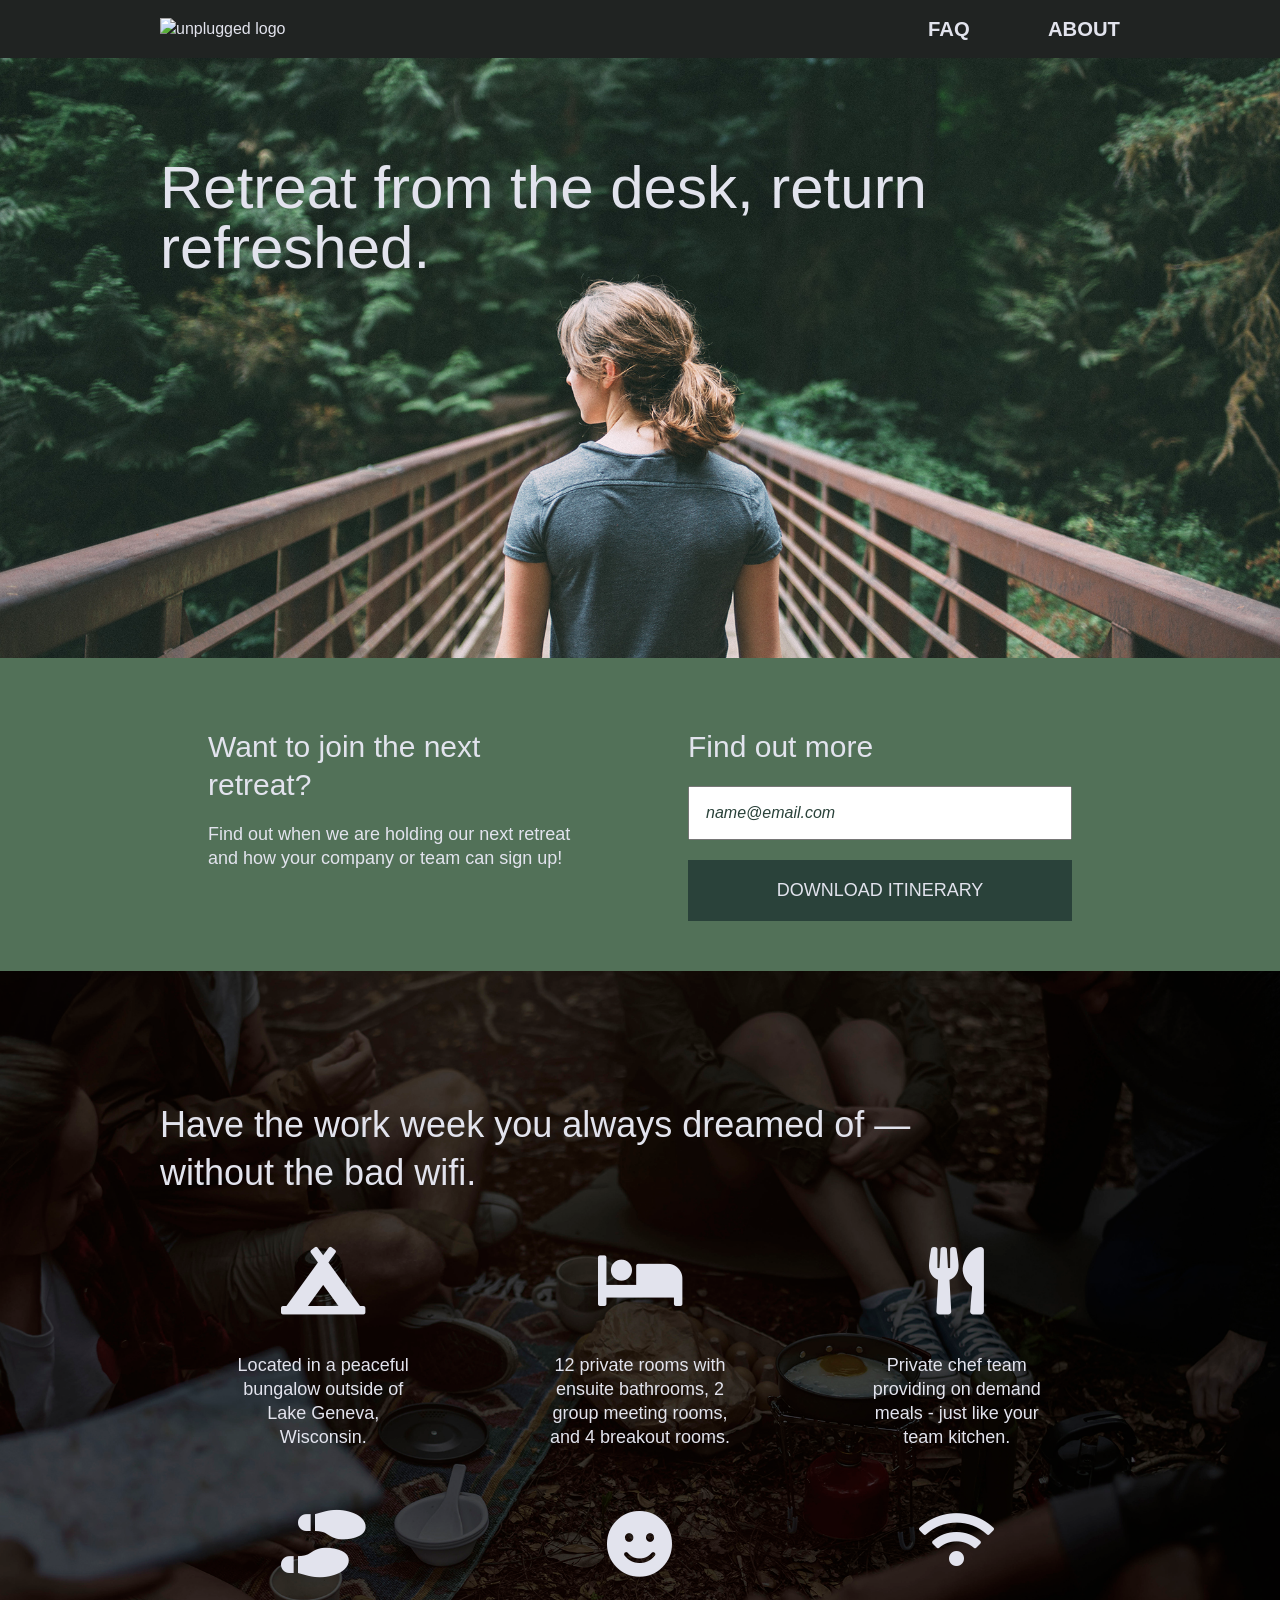
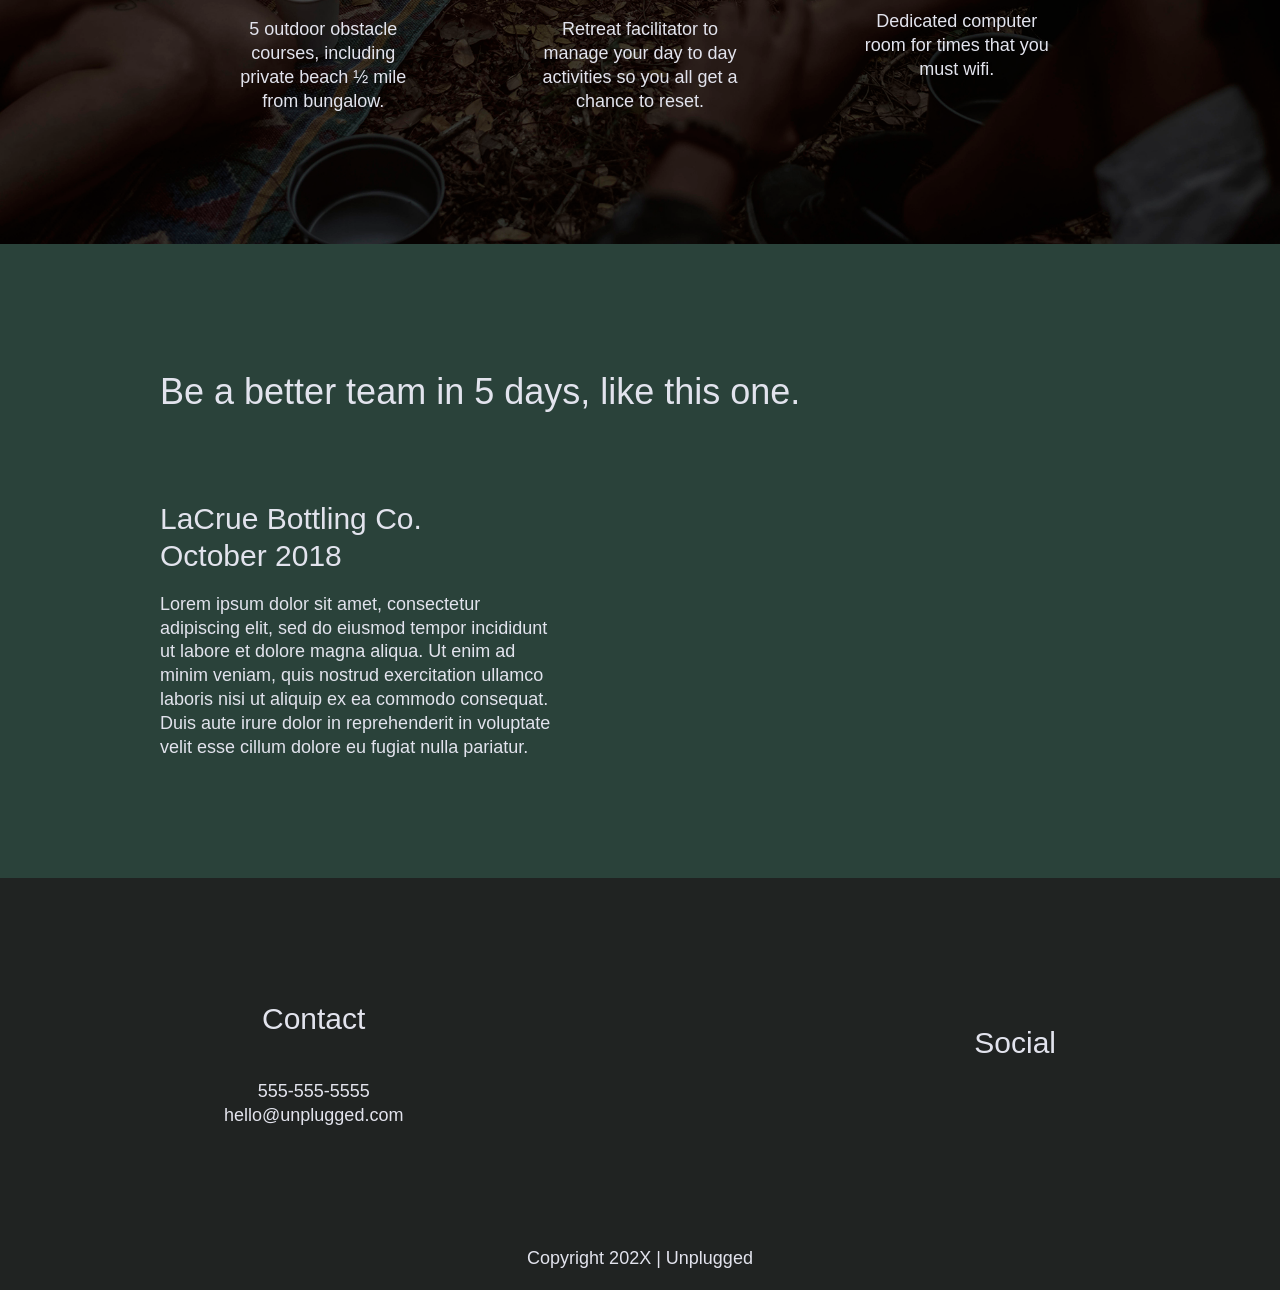
==== index.html @ cbe0d3d9 "Fix GitHub Pages folder structure" ====
<!doctype html>
<html class="no-js" lang="en">

<head>
  <meta charset="utf-8">
  <meta http-equiv="x-ua-compatible" content="ie=edge">
  <title>Unplugged Retreat</title>
  <meta name="description" content="">
  <meta name="viewport" content="width=device-width, initial-scale=1, shrink-to-fit=no">

  <link rel="manifest" href="site.webmanifest">
  <link rel="apple-touch-icon" href="icon.png">
  <!-- Place favicon.ico in the root directory -->

  <link rel="stylesheet" href="css/normalize.css">
  <link rel="stylesheet" href="css/main.css">

  <!-- Font Awesome -->
<link rel="stylesheet" href="https://use.fontawesome.com/releases/v5.5.0/css/all.css">
</head>

<body>
  <!--[if lte IE 9]>
    <p class="browserupgrade">You are using an <strong>outdated</strong> browser. Please <a href="https://browsehappy.com/">upgrade your browser</a> to improve your experience and security.</p>
  <![endif]-->

  <!-- Add your site or application content here -->
  <header>
    <div class="content-wrapper">
      <a href="#">
        <img src="" alt="unplugged logo">
      </a>
      <div class="header-divider"></div>
      <nav>
        <ul>
          <li><a href="faq/index.html">FAQ</a></li>
          <li><a href="about/index.html">About</a></li>
        </ul>
      </nav>
    </div>
  </header>

  <main>

    <section class="hero-area">
      <div class="content-wrapper">
        <h1>Retreat from the desk, return refreshed.</h1>
      </div>
    </section>

    <aside>
      <div class="content-wrapper">
        <div class="form-description">
          <h3>Want to join the next retreat?</h3>
          <p>
            Find out when we are holding our next retreat and how your company or team can sign up!
          </p>
        </div>
        <div class="form">
          <h3>Find out more</h3>
          <input type="text" name="name" value="name@email.com">
          <input type="button" value="Download Itinerary">
        </div>
      </div>
      <!-- aside content wrapper ends -->
    </aside>

    <section class="features">
      <div class="content-wrapper">
        <h2>Have the work week you always dreamed of — without the bad wifi.</h2>
        <div class="features-items">

          <article>
            <!-- Font Awesome -->
               <!-- Article 1 -->
              <p class="fontawesome-icon">
              <i class="fas fa-campground"></i>
              </p>
              <p class="features-item-description">
                Located in a peaceful bungalow outside of Lake Geneva, Wisconsin.
              </p>
          </article>

          <article>
            <!-- Article 2 -->
              <p class="fontawesome-icon">
              <i class="fas fa-bed"></i>
              </p>
              <p class="features-item-description">
                12 private rooms with ensuite bathrooms, 2 group meeting rooms, and 4 breakout rooms.
              </p>
          </article>

          <article>
            <!-- Article 3 -->
              <p class="fontawesome-icon">
              <i class="fas fa-utensils"></i>
              </p>
              <p class="features-item-description">
                Private chef team providing on demand meals - just like your team kitchen.
              </p>
          </article>

          <article>
            <!-- Article 4 -->
              <p class="fontawesome-icon">
              <i class="fas fa-shoe-prints"></i>
              </p>
              <p class="features-item-description">
                5 outdoor obstacle courses, including private beach ½ mile from bungalow.
              </p>
          </article>

          <article>
            <!-- Article 5 -->
            <p class="fontawesome-icon">
            <i class="fas fa-smile"></i>
            </p>
            <p class="features-item-description">
              Retreat facilitator to manage your day to day activities so you all get a chance to reset.
            </p>
          </article>

          <article>
            <!-- Article 6 -->
            <p class="fontawesome-icon"></p>
            <i class="fas fa-wifi"></i>
            </p>
            <p class="features-item-description">
              Dedicated computer room for times that you must wifi.
            </p>
          </article>

        </div>
      </div>
    </section>

    <section class="reviews">
      <div class="content-wrapper">
        <h2>Be a better team in 5 days, like this one.</h2>
        <article>
          <div>
            <h3>LaCrue Bottling Co. October 2018</h3>
            <p>
              Lorem ipsum dolor sit amet, consectetur adipiscing elit, sed do eiusmod tempor incididunt ut labore et
              dolore magna aliqua. Ut enim ad minim veniam, quis nostrud exercitation ullamco laboris nisi ut aliquip ex
              ea commodo consequat. Duis aute irure dolor
              in reprehenderit in voluptate velit esse cillum dolore eu fugiat nulla pariatur.
            </p>
          </div>
        </article>
      </div>
    </section>

  </main>
  <!-- main wrapper -->

  <footer>
    <div class="content-wrapper">
      <div class="footer-content">
        <div class="contact">
          <h4>Contact</h4>
          <address>
            <p>
              555-555-5555<br>
              hello@unplugged.com
            </p>
          </address>
        </div>
        <div class="social">
          <h4>Social</h4>
          <div class="social-icons">
            <p>
              <a href="https://www.facebook.com/Skillcrush/" target="_blank"></a>
            </p>
            <p>
              <a href="https://twitter.com/Skillcrush" target="_blank"></a>
            </p>
            <p>
              <a href="https://www.instagram.com/skillcrush/" target="_blank"></a>
            </p>
          </div>
        </div>
      </div>
      <!-- footer content ends -->
    </div>
    <!--footer content-wrapper ends-->
    <div class="copyright">
      <p>Copyright 202X | Unplugged</p>
    </div>
  </footer>

  <script src="js/vendor/modernizr-3.6.0.min.js"></script>
  <script src="https://code.jquery.com/jquery-3.3.1.min.js"
    integrity="sha256-FgpCb/KJQlLNfOu91ta32o/NMZxltwRo8QtmkMRdAu8=" crossorigin="anonymous"></script>
  <script>
    window.jQuery || document.write('<script src="js/vendor/jquery-3.3.1.min.js"><\/script>')
  </script>
  <script src="js/plugins.js"></script>
  <script src="js/main.js"></script>

  <!-- Google Analytics: change UA-XXXXX-Y to be your site's ID. -->
  <script>
    window.ga = function () {
      ga.q.push(arguments)
    };
    ga.q = [];
    ga.l = +new Date;
    ga('create', 'UA-XXXXX-Y', 'auto');
    ga('send', 'pageview')
  </script>
  <script src="https://www.google-analytics.com/analytics.js" async defer></script>
</body>

</html>
---- css/main.css ----
/*! HTML5 Boilerplate v6.1.0 | MIT License | https://html5boilerplate.com/ */

/*
 * What follows is the result of much research on cross-browser styling.
 * Credit left inline and big thanks to Nicolas Gallagher, Jonathan Neal,
 * Kroc Camen, and the H5BP dev community and team.
 */

/* ==========================================================================
   Base styles: opinionated defaults
   ========================================================================== */

html {
  color: #222;
  font-size: 1em;
  line-height: 1.4;
}

/*
 * Remove text-shadow in selection highlight:
 * https://twitter.com/miketaylr/status/12228805301
 *
 * Vendor-prefixed and regular ::selection selectors cannot be combined:
 * https://stackoverflow.com/a/16982510/7133471
 *
 * Customize the background color to match your design.
 */

::-moz-selection {
  background: #b3d4fc;
  text-shadow: none;
}

::selection {
  background: #b3d4fc;
  text-shadow: none;
}

/*
 * A better looking default horizontal rule
 */

hr {
  display: block;
  height: 1px;
  border: 0;
  border-top: 1px solid #ccc;
  margin: 1em 0;
  padding: 0;
}

/*
 * Remove the gap between audio, canvas, iframes,
 * images, videos and the bottom of their containers:
 * https://github.com/h5bp/html5-boilerplate/issues/440
 */

audio,
canvas,
iframe,
img,
svg,
video {
  vertical-align: middle;
}

/*
 * Remove default fieldset styles.
 */

fieldset {
  border: 0;
  margin: 0;
  padding: 0;
}

/*
 * Allow only vertical resizing of textareas.
 */

textarea {
  resize: vertical;
}

/* ==========================================================================
   Browser Upgrade Prompt
   ========================================================================== */

.browserupgrade {
  margin: 0.2em 0;
  background: #ccc;
  color: #000;
  padding: 0.2em 0;
}

/* ==========================================================================
   Author's custom styles
   ========================================================================== */

/* General Styles */

html {
  font-size: 1rem;
}

body {
  font-size: 1em;
  font-family: 'Open Sans', sans-serif;
  color: #e2e3ed;
  text-align: left;
}

ul,
ol {
  list-style-type: none;
  margin: 0;
  padding: 0;
}

a {
  color: #e2e3ed;
  text-decoration: none;
}

h2 {
  font-family: 'Poppins', sans-serif;
  font-weight: 500;
  font-size: 1.875em;
}

h3,
h4 {
  font-family: 'Poppins', sans-serif;
  font-weight: 500;
  font-size: 1.125em;
  margin: 20px 0;
}

p {
  font-size: .875em;
  line-height: 1.285;
}

img {
  width: 100%;
}

figure {
  margin: 0;
}

address {
  font-style: normal;
}

.content-wrapper {
  width: 90%;
  margin: 50px 0;
}

/* -------------------- Base Header - Footer Styles -------------------- */

header {
  display: flex;
  justify-content: center;
  padding: 15px 0;
  background-color: #202322;
}

header .content-wrapper {
  margin: 0;
  display: flex;
  justify-content: center;
  align-items: center;
  flex-flow: row wrap;
}

header figure {
  width: 60%;
}

.header-divider {
  background: #3a3a3a;
  height: 1px;
  width: 100%;
  margin: 10px 0 20px 0;
}

header nav {
  width: 60%;
  font-size: 1.125em;
  font-weight: 700;
  text-transform: uppercase;
}

header nav ul {
  width: 100%;
  display: flex;
  justify-content: space-around;
}

header nav ul li {
  font-size: 1.125em;
}

footer {
  display: flex;
  flex-direction: column;
  align-items: center;
  text-align: center;
  background-color: #202322;
}

footer p {
  margin: 0;
}

footer .content-wrapper {
  width: 55%;
}

footer .contact {
  margin-bottom: 50px;
}

footer .social-icons {
  display: flex;
  justify-content: space-around;
  align-items: center;
}

footer .social-icons p {
  display: flex;
  justify-content: center;
  align-items: center;
}

footer .copyright {
  margin: 20px 0;
}

/* -------------------- Mobile Styles - Homepage -------------------- */

/* Hero Area */

.hero-area {
  background: url(../img/unplugged-retreat.jpg);
  background-size: cover;
  background-position: center;
  min-height: 500px;
  display: flex;
  justify-content: center;
}

.hero-area h1 {
  font-size: 2.25em;
  font-family: 'Poppins', Helvetica, Arial, sans-serif;
  font-weight: 500;
  line-height: 1.2;
}

/* Aside */

aside {
  background-color: #527158;
  display: flex;
  justify-content: center;
}

aside .form {
  margin-top: 30px;
}

input[type=text] {
  box-sizing: border-box;
  width: 100%;
  color: #2a423a;
  font-style: italic;
  padding: 1em;
}

input[type=button] {
  width: 100%;
  padding: 20px 0;
  margin-top: 20px;
  background-color: #2a423a;
  font-family: 'Poppins', Helvetica, Arial, sans-serif;
  font-weight: 500;
  font-size: 1.125em;
  color: #e2e3ed;
  border: none;
  text-align: center;
  text-transform: uppercase;
}

/* Features */

.features {
  background: url('../img/unplugged-retreat-features.jpg');
  background-size: cover;
  background-position: center;
  display: flex;
  justify-content: center;
}
.features i {
  font-size: 3.75em;
  margin-bottom: 40px;
}
.features h2 {
  margin-bottom: 60px;
}

.features article {
  width: 63%;
  margin: 30px 0;
}

.features .features-items {
  display: flex;
  justify-content: center;
  align-items: flex-start;
  flex-flow: row wrap;
}

.features p {
  text-align: center;
  margin: 0;
}

/* Reviews */

.reviews {
  background-color: #2a423a;
  display: flex;
  justify-content: center;
}

.reviews h2 {
  margin-bottom: 40px;
  line-height: 1;
}

.reviews h3 {
  width: 55%;
  margin: 20px 0;
}

/* ==========================================================================
   About Page
   ========================================================================== */

.mission {
  background-color: #527158;
  display: flex;
  justify-content: center;
}

.map figure {
  width: 100%;
  height: 0;
  padding-bottom: 125%;
  overflow: hidden;
  position: relative;
}

.map iframe {
  width: 100%;
  height: 100%;
  position: absolute;
  top: 0;
  left: 0;
}

.contact-section {
  background-color: #2a423a;
  display: flex;
  justify-content: center;
}

.contact-content p {
  margin: 0;
}

/* ==========================================================================
   FAQ Page
   ========================================================================== */

.faq {
  background-color: #527158;
  display: flex;
  justify-content: center;
}

.faq .content-wrapper {
  display: flex;
  justify-content: center;
  align-items: flex-start;
  flex-flow: row wrap;
  margin: 50px 0 0 0;
}

.faq h2 {
  margin-bottom: 40px;
  line-height: 1;
}

.faq-content {
  margin-bottom: 50px;
}

.faq-content h4 {
  line-height: 1.333;
}

/* ==========================================================================
   Helper classes
   ========================================================================== */

/*
 * Hide visually and from screen readers
 */

.hidden {
  display: none !important;
}

/*
 * Hide only visually, but have it available for screen readers:
 * https://snook.ca/archives/html_and_css/hiding-content-for-accessibility
 *
 * 1. For long content, line feeds are not interpreted as spaces and small width
 *    causes content to wrap 1 word per line:
 *    https://medium.com/@jessebeach/beware-smushed-off-screen-accessible-text-5952a4c2cbfe
 */

.visuallyhidden {
  border: 0;
  clip: rect(0 0 0 0);
  height: 1px;
  margin: -1px;
  overflow: hidden;
  padding: 0;
  position: absolute;
  width: 1px;
  white-space: nowrap;
  /* 1 */
}

/*
 * Extends the .visuallyhidden class to allow the element
 * to be focusable when navigated to via the keyboard:
 * https://www.drupal.org/node/897638
 */

.visuallyhidden.focusable:active,
.visuallyhidden.focusable:focus {
  clip: auto;
  height: auto;
  margin: 0;
  overflow: visible;
  position: static;
  width: auto;
  white-space: inherit;
}

/*
 * Hide visually and from screen readers, but maintain layout
 */

.invisible {
  visibility: hidden;
}

/*
 * Clearfix: contain floats
 *
 * For modern browsers
 * 1. The space content is one way to avoid an Opera bug when the
 *    `contenteditable` attribute is included anywhere else in the document.
 *    Otherwise it causes space to appear at the top and bottom of elements
 *    that receive the `clearfix` class.
 * 2. The use of `table` rather than `block` is only necessary if using
 *    `:before` to contain the top-margins of child elements.
 */

.clearfix:before,
.clearfix:after {
  content: " ";
  /* 1 */
  display: table;
  /* 2 */
}

.clearfix:after {
  clear: both;
}

/* ==========================================================================
   EXAMPLE Media Queries for Responsive Design.
   These examples override the primary ('mobile first') styles.
   Modify as content requires.
   ========================================================================== */

@media only screen and (min-width:768px) {
  /*Tablet styles here*/

  /* General styles */
  .content-wrapper {
    max-width: 640px;
    margin: 100px 0;
  }

  h2 {
    font-size: 2.25em;
    line-height: 1.333;
  }

  h3 {
    font-size: 1.5em;
    line-height: 1.25;
  }

  /* Header */
  header {
    padding: 33px 0;
  }

  header .content-wrapper {
    width: 100%;
    justify-content: space-between;
  }

  header figure {
    width: 30%;
  }

  header nav {
    width: 20%;
  }

  header nav ul {
    justify-content: space-between;
  }

  .header-divider {
    display: none;
  }

  /* Hero Area */

  .hero-area {
    min-height: 600px;
  }

  .hero-area h1 {
    font-size: 3em;
    line-height: 1;
    margin: 0;
  }

  /* Aside */
  aside .content-wrapper {
    margin: 50px 0;
    display: flex;
    justify-content: space-between;
    align-content: flex-start;
  }

  aside .content-wrapper .form-description,
  aside .content-wrapper .form {
    width: 40%;
    margin: 0;
  }

  /* Features */

  .features h2 {
    margin-bottom: 20px;
  }

  .features article {
    display: flex;
    align-items: center;
    flex-flow: column wrap;
    flex-basis: 50%;
  }

  .features .features-item-description {
    width: 62%;
  }

  /* Reviews */
  .reviews article {
    display: flex;
    justify-content: space-between;
  }

  .reviews h2 {
    width: 85%;
  }

  .reviews article figure,
  .reviews article div {
    width: 49%;
  }

  .reviews h3 {
    width: 75%;
    margin: 0;
  }

  /* Footer */
  footer .content-wrapper {
    width: 65%;
  }

  footer .footer-content {
    display: flex;
    justify-content: space-between;
    align-items: center;
    flex-direction: row;
  }

  footer .contact {
    margin-bottom: 0;
  }

  footer h4 {
    font-size: 1.5em;
    margin-bottom: 40px;
  }

  footer p {
    line-height: 1.285;
  }

  footer .copyright {
    width: 100%;
  }

  /* ==========================================================================
   About Page
   ========================================================================== */

  .mission-content {
    display: flex;
    justify-content: space-between;
    align-items: flex-start;
    padding-top: 20px;
  }

  .mission-content p {
    width: 45%;
  }

  .map figure {
    padding-bottom: 45.5%;
  }

  .contact-section .content-wrapper h2 {
    width: 80%;
  }

  .contact-content {
    display: flex;
    justify-content: space-between;
    align-items: flex-start;
  }

  .contact-content h4 {
    font-size: 1.5em;
  }

  /* ==========================================================================
   FAQ Page
   ========================================================================== */
  .faq .content-wrapper {
    justify-content: space-between;
  }

  .faq-content {
    flex-basis: 45%;
  }

  .faq h2 {
    width: 100%;
  }

  .faq h4,
  .faq p {
    font-size: .875em;
    line-height: 1.125;
  }
}

@media only screen and (min-width:1200px) {
  /*Desktop styles here*/

  /* General styles */
  .content-wrapper {
    max-width: 960px;
  }

  /* Header */
  header {
    padding: 15px 0;
  }

  h2 {
    font-size: 2.25em;
  }

  h3,
  h4 {
    font-size: 1.875em;
  }

  p {
    font-size: 1.125em;
    line-height: 1.333;
  }

  /* Hero */
  .hero-area h1 {
    font-size: 3.75em;
    width: 80%;
  }

  /* Aside */
  aside .content-wrapper {
    justify-content: space-around;
  }

  aside .content-wrapper .form-description,
  aside .content-wrapper .form {
    width: 40%;
  }

  .form-description p {
    font-size: 1.125em;
  }

  /* Features */


  .features h2 {
    width: 90%;
  }

  .features article {
    flex-basis: 33%;
  }

  /* Reviews */

  .reviews h2 {
    padding-bottom: 50px;
  }

  .reviews article div {
    width: 42%;
  }

  footer h4 {
    font-size: 1.875em;
  }

  /* ==========================================================================
  About Page
  ========================================================================== */
  .map figure {
    padding-bottom: 37.5%;
  }

  .mission h2,
  .contact-section .content-wrapper h2 {
    width: 95%;
    font-size: 3em;
  }

  .contact-content h4 {
    font-size: 1.875em;
  }

  /* ==========================================================================
  FAQ Page
  ========================================================================== */
  .faq h2 {
    width: 100%;
    font-size: 3em;
  }

  .faq h4,
  .faq p {
    font-size: 1.125em;
    line-height: 1;
  }
}

/* ==========================================================================
   Print styles.
   Inlined to avoid the additional HTTP request:
   https://www.phpied.com/delay-loading-your-print-css/
   ========================================================================== */

@media print {

  *,
  *:before,
  *:after {
    background: transparent !important;
    color: #000 !important;
    /* Black prints faster */
    -webkit-box-shadow: none !important;
    box-shadow: none !important;
    text-shadow: none !important;
  }

  a,
  a:visited {
    text-decoration: underline;
  }

  a[href]:after {
    content: " ("attr(href) ")";
  }

  abbr[title]:after {
    content: " ("attr(title) ")";
  }

  /*
     * Don't show links that are fragment identifiers,
     * or use the `javascript:` pseudo protocol
     */
  a[href^="#"]:after,
  a[href^="javascript:"]:after {
    content: "";
  }

  pre {
    white-space: pre-wrap !important;
  }

  pre,
  blockquote {
    border: 1px solid #999;
    page-break-inside: avoid;
  }

  /*
     * Printing Tables:
     * http://css-discuss.incutio.com/wiki/Printing_Tables
     */
  thead {
    display: table-header-group;
  }

  tr,
  img {
    page-break-inside: avoid;
  }

  p,
  h2,
  h3 {
    orphans: 3;
    widows: 3;
  }

  h2,
  h3 {
    page-break-after: avoid;
  }
}
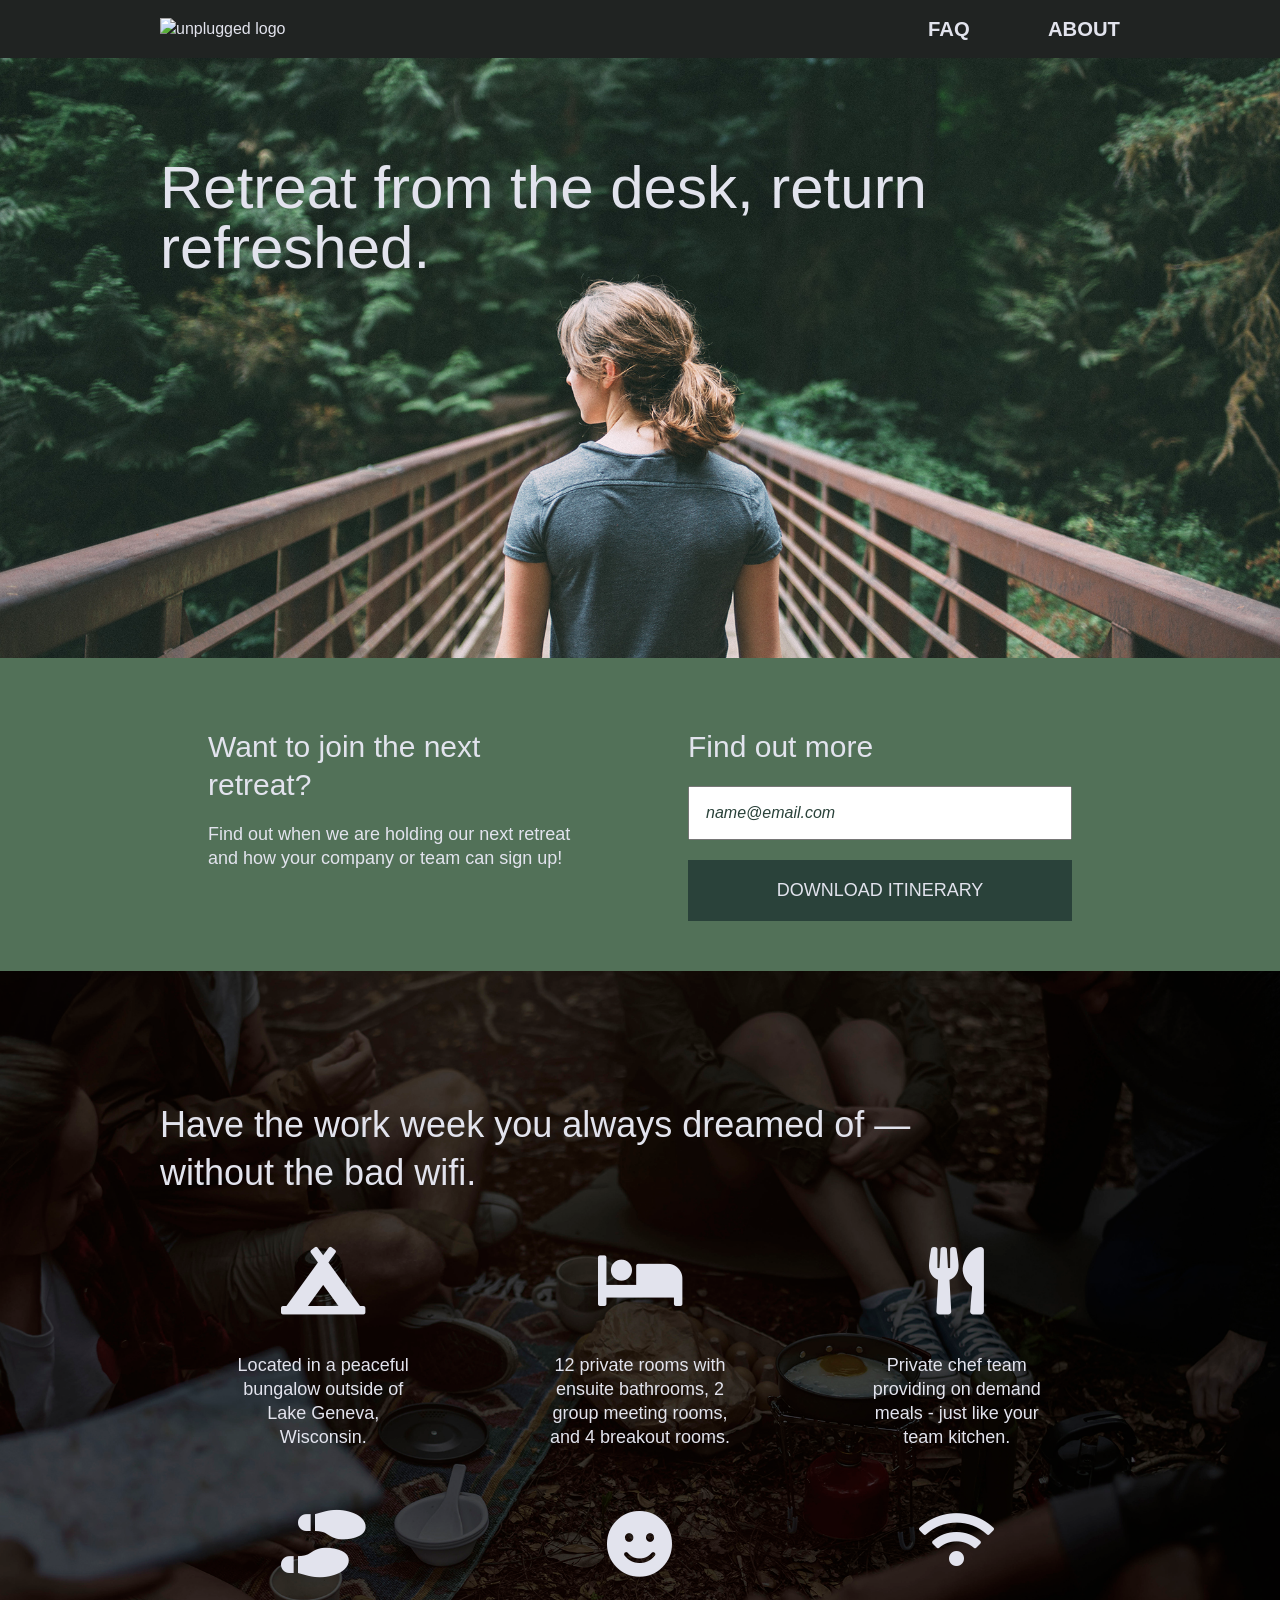
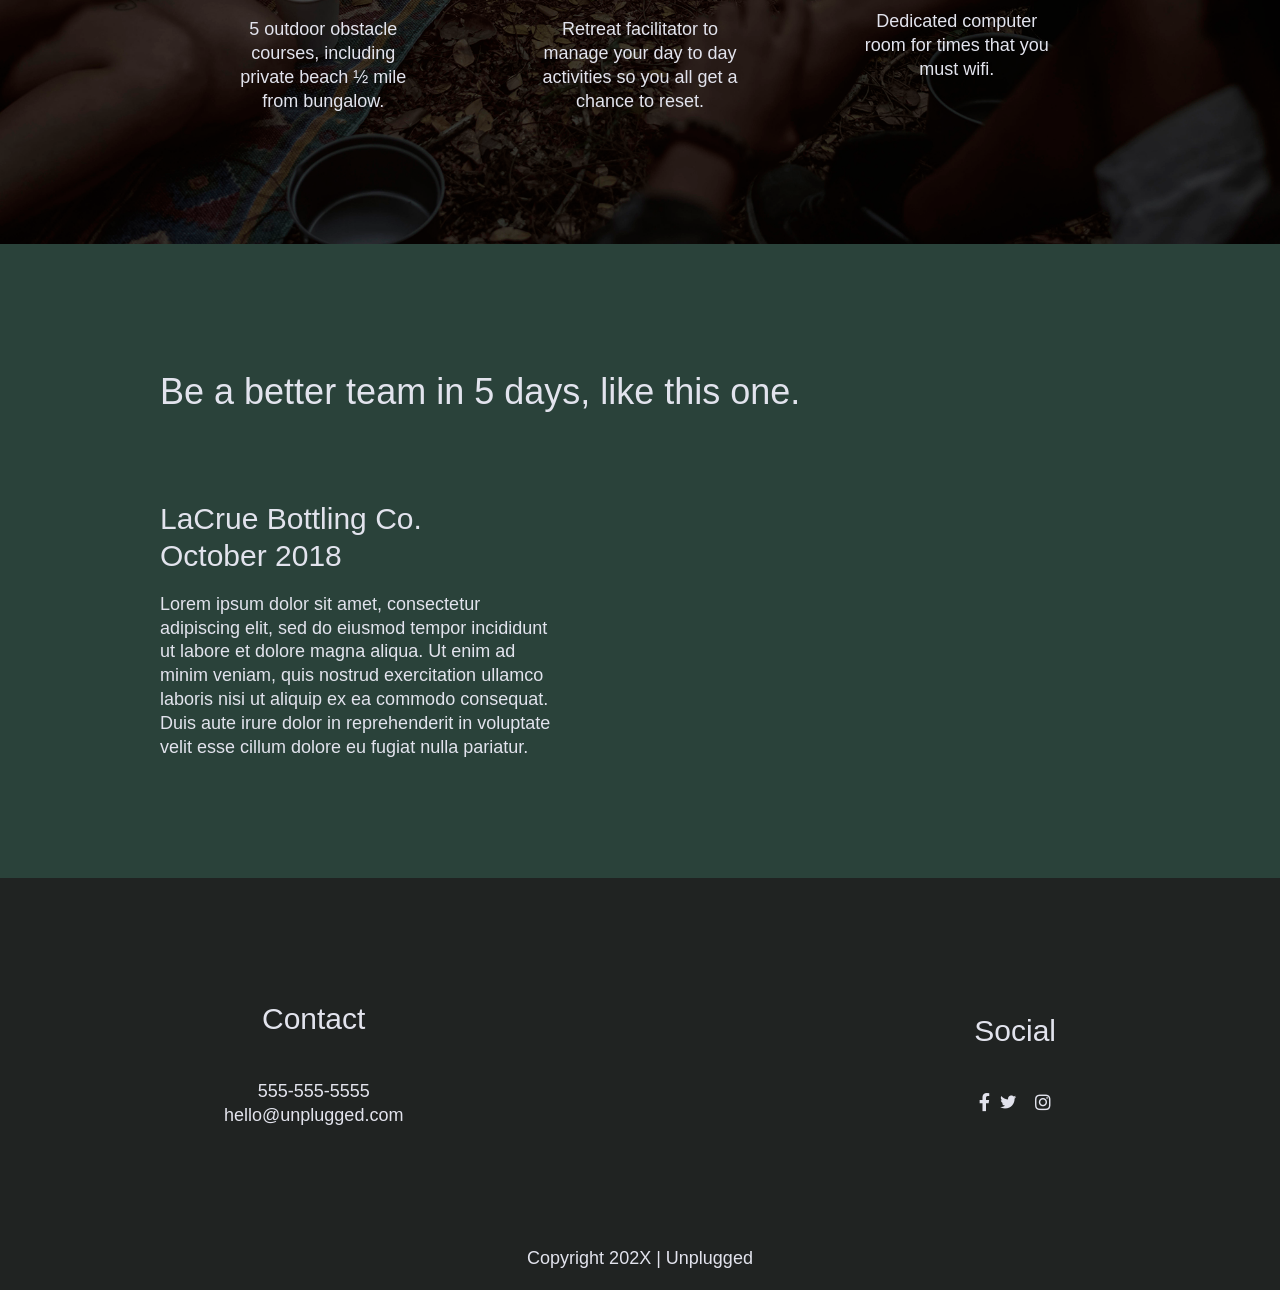
==== commit 6f57d4e2: "Add social media icons with Font Awesome" ====
--- a/index.html
+++ b/index.html
@@ -157,7 +157,9 @@
 
   <footer>
     <div class="content-wrapper">
+
       <div class="footer-content">
+
         <div class="contact">
           <h4>Contact</h4>
           <address>
@@ -166,24 +168,36 @@
               hello@unplugged.com
             </p>
           </address>
-        </div>
+
+        </div>
+
+
         <div class="social">
           <h4>Social</h4>
           <div class="social-icons">
-            <p>
-              <a href="https://www.facebook.com/Skillcrush/" target="_blank"></a>
-            </p>
-            <p>
-              <a href="https://twitter.com/Skillcrush" target="_blank"></a>
-            </p>
-            <p>
-              <a href="https://www.instagram.com/skillcrush/" target="_blank"></a>
-            </p>
+           <p>
+              <a href="https://www.facebook.com/Skillcrush/" target="_blank" aria-label="Facebook">
+                <i class="fab fa-facebook-f" aria-hidden="true"></i>
+              </a>
+          </p>
+
+              <a href="https://twitter.com/Skillcrush" target="_blank" aria-label="Twitter">
+                <i class="fab fa-twitter" aria-hidden="true"></i>
+              </a>
+            </p>
+
+             <p>
+              <a href="https://www.instagram.com/skillcrush/" target="_blank" aria-label="Instagram">
+                <i class="fab fa-instagram" aria-hidden="true"></i>
+              </a>
+            </p>
+
           </div>
         </div>
       </div>
       <!-- footer content ends -->
     </div>
+    
     <!--footer content-wrapper ends-->
     <div class="copyright">
       <p>Copyright 202X | Unplugged</p>
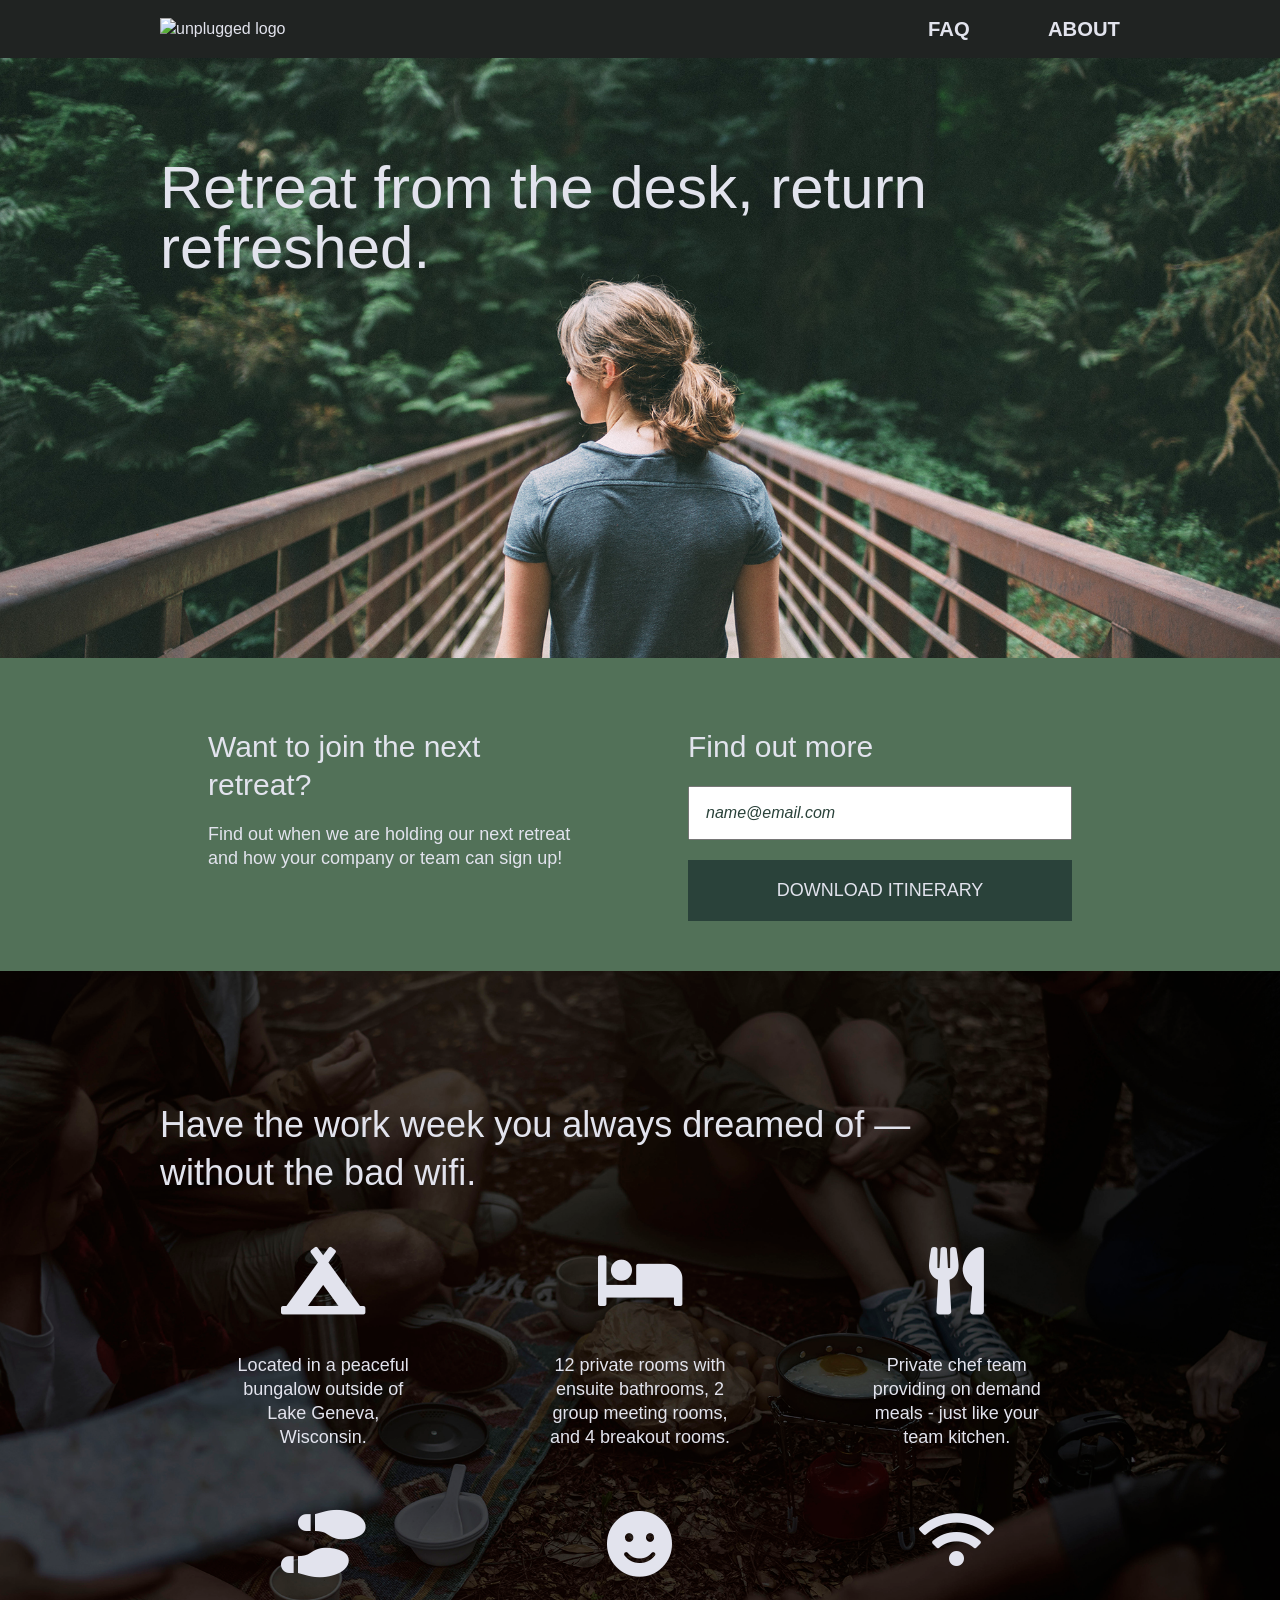
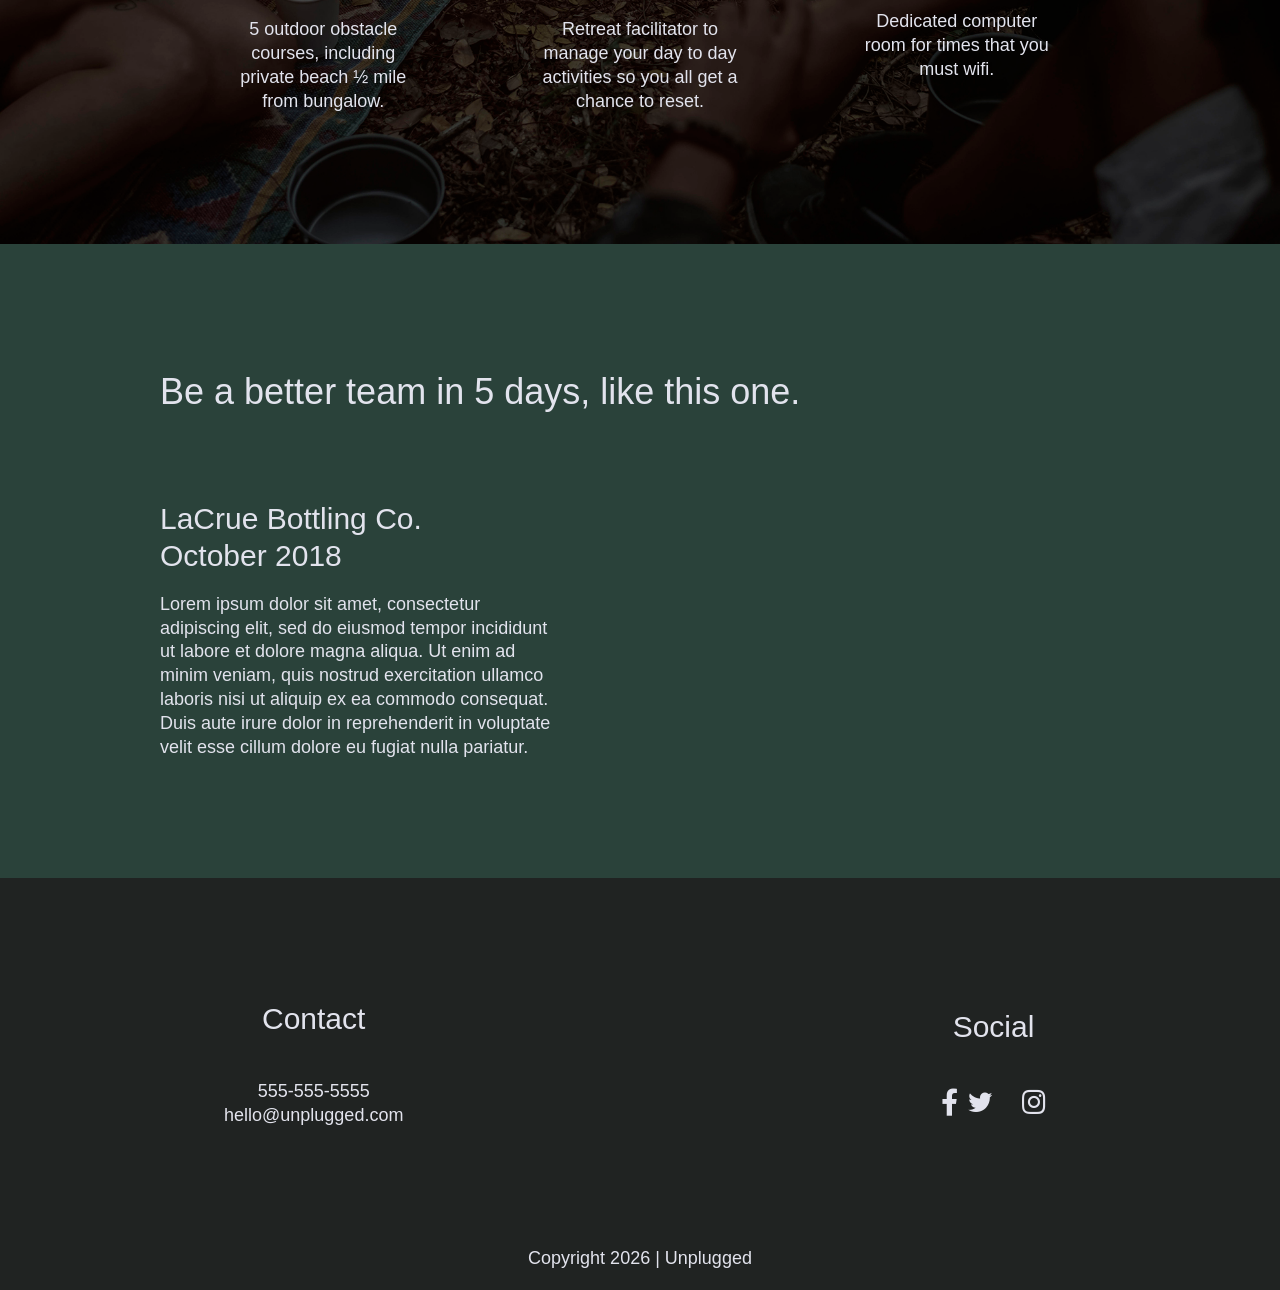
==== commit 935606e9: "Update copyright year in footer to 2026" ====
--- a/index.html
+++ b/index.html
@@ -200,7 +200,7 @@
     
     <!--footer content-wrapper ends-->
     <div class="copyright">
-      <p>Copyright 202X | Unplugged</p>
+      <p>Copyright 2026 | Unplugged</p>
     </div>
   </footer>
 
@@ -226,4 +226,4 @@
   <script src="https://www.google-analytics.com/analytics.js" async defer></script>
 </body>
 
-</html>+</html>
--- a/css/main.css
+++ b/css/main.css
@@ -233,6 +233,14 @@
   display: flex;
   justify-content: center;
   align-items: center;
+}
+
+.social-icons i {
+  font-size: 1.5em;
+}
+
+.social-icons p {
+  margin: 0 10px;
 }
 
 footer .copyright {
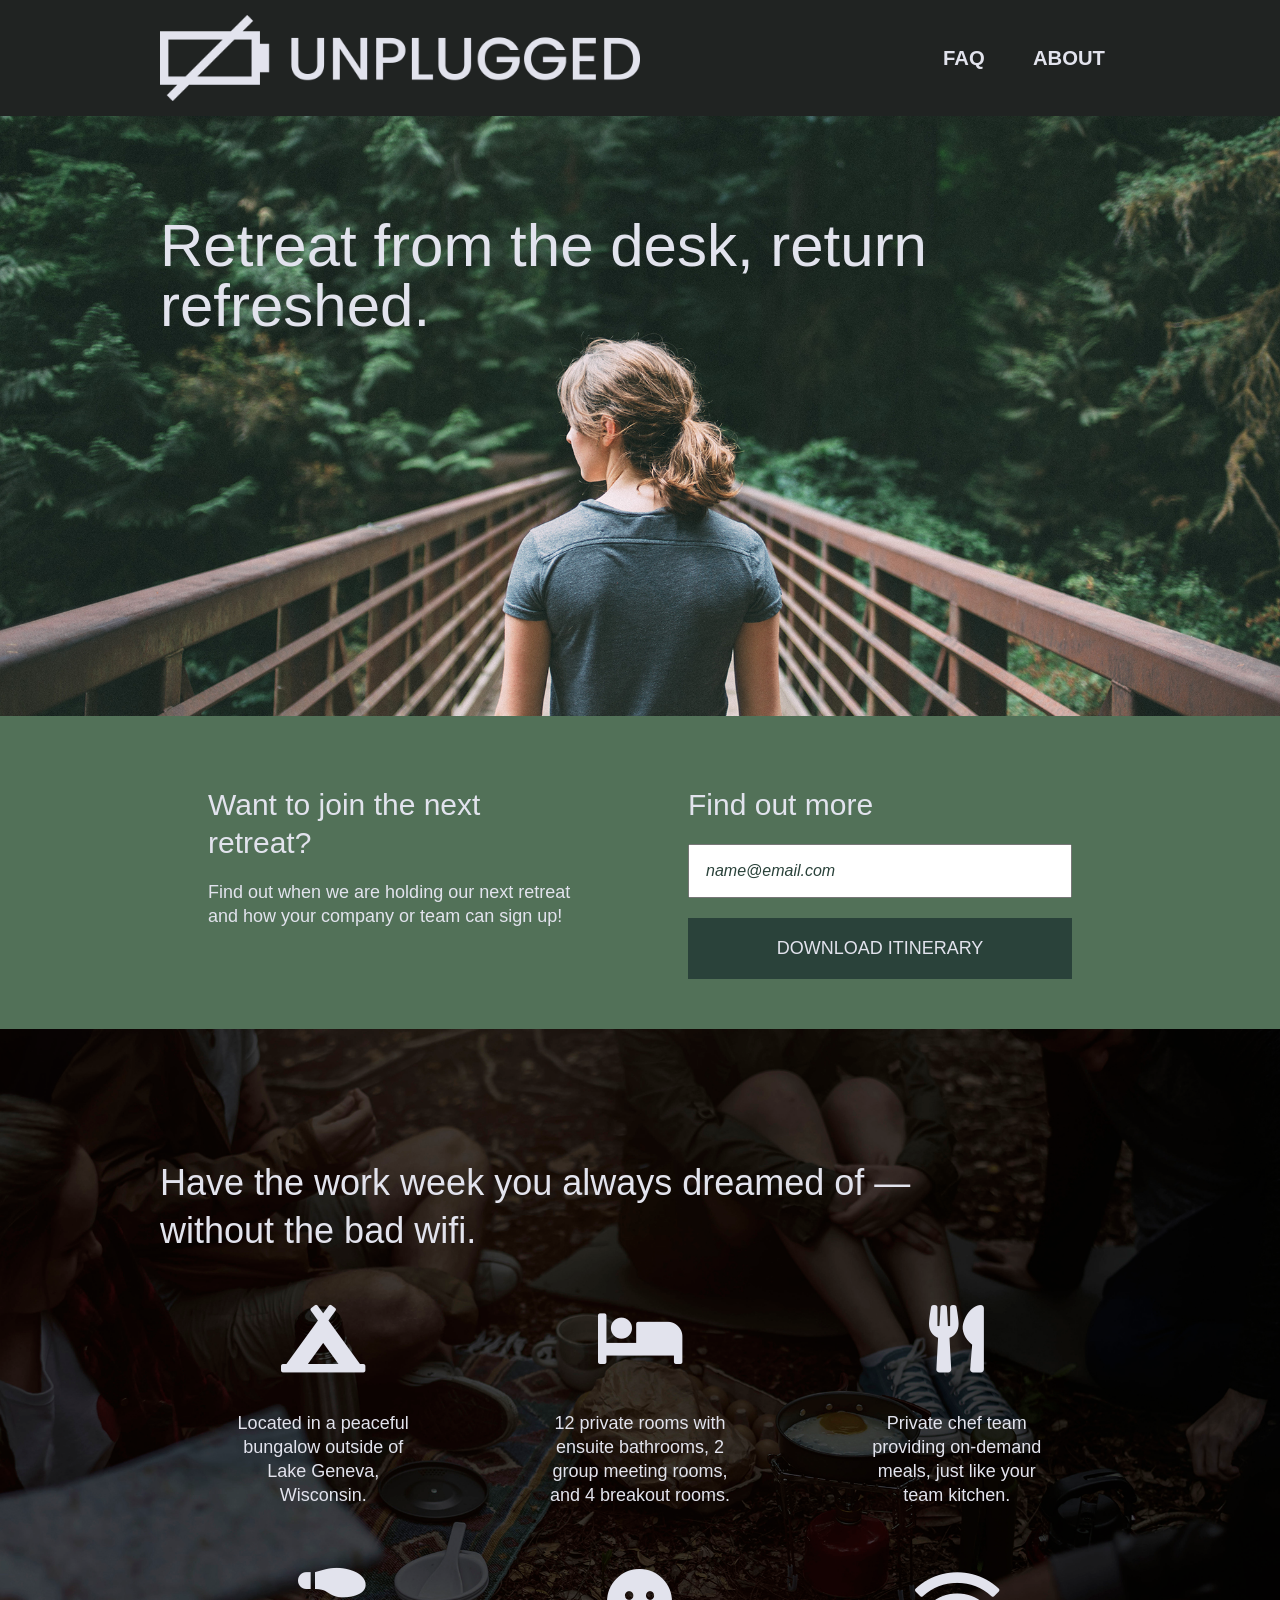
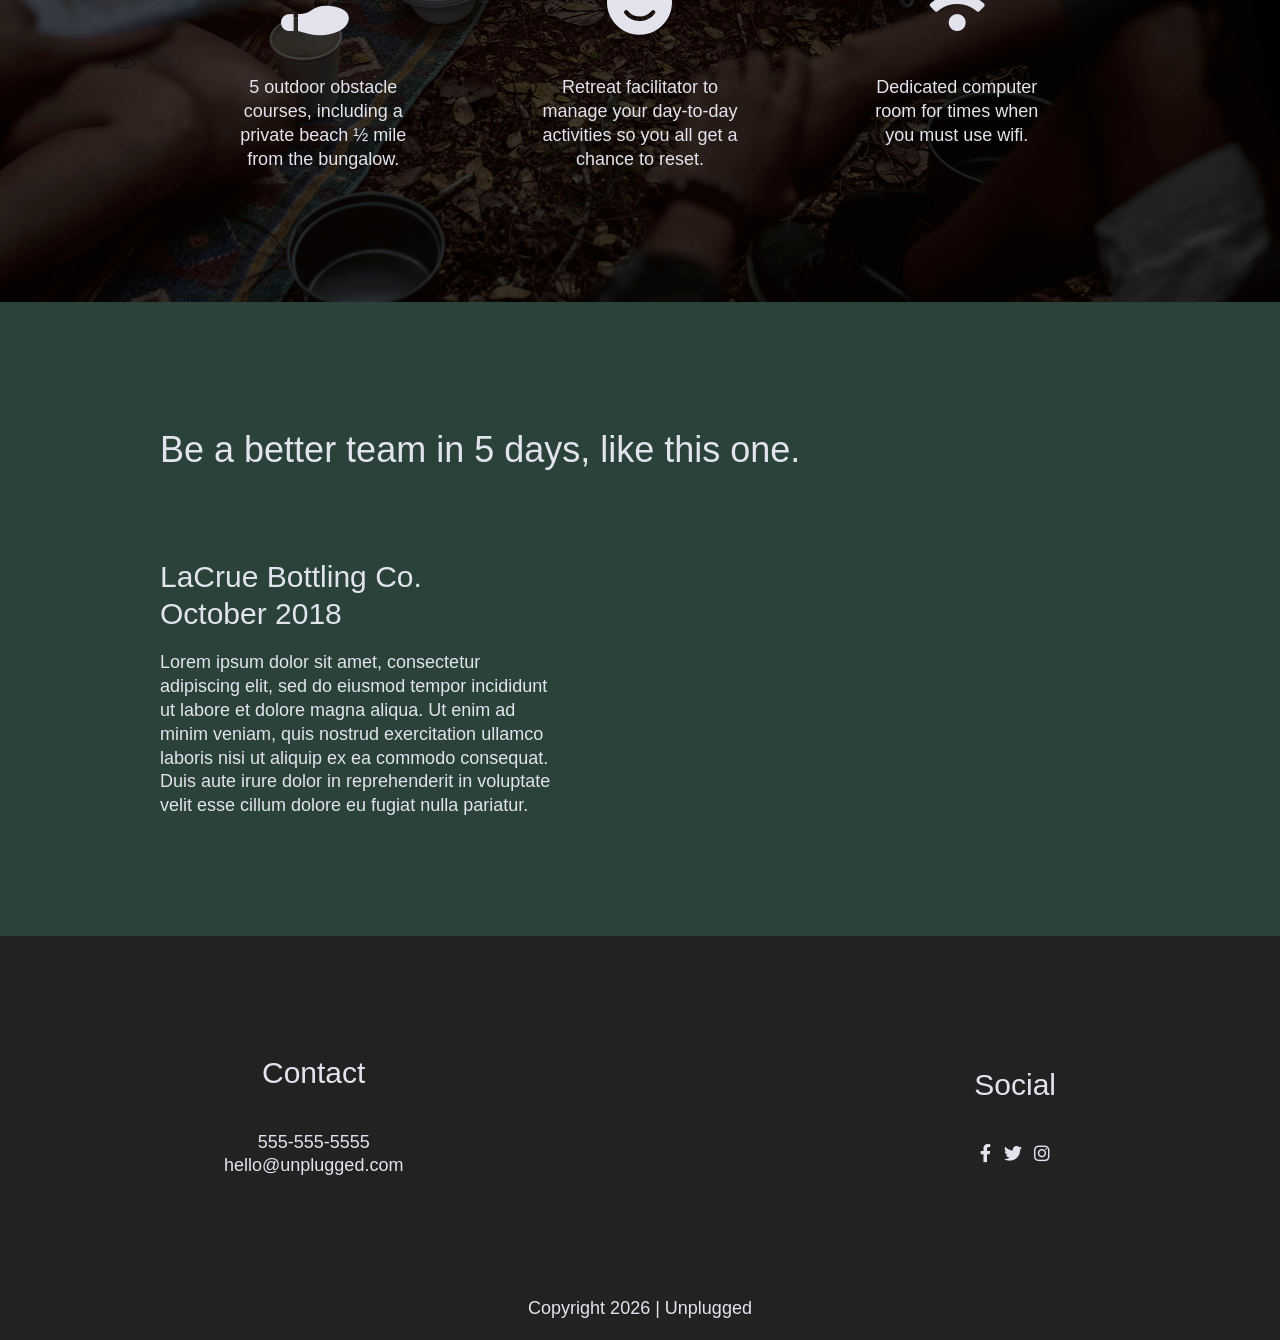
==== commit 0ba83777: "Cleaned up HTML and CSS and fixed header layout" ====
--- a/index.html
+++ b/index.html
@@ -16,21 +16,26 @@
   <link rel="stylesheet" href="css/main.css">
 
   <!-- Font Awesome -->
-<link rel="stylesheet" href="https://use.fontawesome.com/releases/v5.5.0/css/all.css">
+  <link rel="stylesheet" href="https://use.fontawesome.com/releases/v5.5.0/css/all.css">
 </head>
 
 <body>
   <!--[if lte IE 9]>
-    <p class="browserupgrade">You are using an <strong>outdated</strong> browser. Please <a href="https://browsehappy.com/">upgrade your browser</a> to improve your experience and security.</p>
+    <p class="browserupgrade">
+      You are using an <strong>outdated</strong> browser.
+      Please <a href="https://browsehappy.com/">upgrade your browser</a>
+      to improve your experience and security.
+    </p>
   <![endif]-->
 
-  <!-- Add your site or application content here -->
   <header>
     <div class="content-wrapper">
       <a href="#">
-        <img src="" alt="unplugged logo">
+        <img src="img/unpluggedlogo.png" alt="Unplugged logo">
       </a>
+
       <div class="header-divider"></div>
+
       <nav>
         <ul>
           <li><a href="faq/index.html">FAQ</a></li>
@@ -41,7 +46,6 @@
   </header>
 
   <main>
-
     <section class="hero-area">
       <div class="content-wrapper">
         <h1>Retreat from the desk, return refreshed.</h1>
@@ -56,81 +60,73 @@
             Find out when we are holding our next retreat and how your company or team can sign up!
           </p>
         </div>
+
         <div class="form">
           <h3>Find out more</h3>
           <input type="text" name="name" value="name@email.com">
           <input type="button" value="Download Itinerary">
         </div>
       </div>
-      <!-- aside content wrapper ends -->
     </aside>
 
     <section class="features">
       <div class="content-wrapper">
         <h2>Have the work week you always dreamed of — without the bad wifi.</h2>
+
         <div class="features-items">
-
-          <article>
-            <!-- Font Awesome -->
-               <!-- Article 1 -->
-              <p class="fontawesome-icon">
+          <article>
+            <p class="fontawesome-icon">
               <i class="fas fa-campground"></i>
-              </p>
-              <p class="features-item-description">
-                Located in a peaceful bungalow outside of Lake Geneva, Wisconsin.
-              </p>
-          </article>
-
-          <article>
-            <!-- Article 2 -->
-              <p class="fontawesome-icon">
+            </p>
+            <p class="features-item-description">
+              Located in a peaceful bungalow outside of Lake Geneva, Wisconsin.
+            </p>
+          </article>
+
+          <article>
+            <p class="fontawesome-icon">
               <i class="fas fa-bed"></i>
-              </p>
-              <p class="features-item-description">
-                12 private rooms with ensuite bathrooms, 2 group meeting rooms, and 4 breakout rooms.
-              </p>
-          </article>
-
-          <article>
-            <!-- Article 3 -->
-              <p class="fontawesome-icon">
+            </p>
+            <p class="features-item-description">
+              12 private rooms with ensuite bathrooms, 2 group meeting rooms, and 4 breakout rooms.
+            </p>
+          </article>
+
+          <article>
+            <p class="fontawesome-icon">
               <i class="fas fa-utensils"></i>
-              </p>
-              <p class="features-item-description">
-                Private chef team providing on demand meals - just like your team kitchen.
-              </p>
-          </article>
-
-          <article>
-            <!-- Article 4 -->
-              <p class="fontawesome-icon">
+            </p>
+            <p class="features-item-description">
+              Private chef team providing on-demand meals, just like your team kitchen.
+            </p>
+          </article>
+
+          <article>
+            <p class="fontawesome-icon">
               <i class="fas fa-shoe-prints"></i>
-              </p>
-              <p class="features-item-description">
-                5 outdoor obstacle courses, including private beach ½ mile from bungalow.
-              </p>
-          </article>
-
-          <article>
-            <!-- Article 5 -->
-            <p class="fontawesome-icon">
-            <i class="fas fa-smile"></i>
-            </p>
-            <p class="features-item-description">
-              Retreat facilitator to manage your day to day activities so you all get a chance to reset.
-            </p>
-          </article>
-
-          <article>
-            <!-- Article 6 -->
-            <p class="fontawesome-icon"></p>
-            <i class="fas fa-wifi"></i>
-            </p>
-            <p class="features-item-description">
-              Dedicated computer room for times that you must wifi.
-            </p>
-          </article>
-
+            </p>
+            <p class="features-item-description">
+              5 outdoor obstacle courses, including a private beach ½ mile from the bungalow.
+            </p>
+          </article>
+
+          <article>
+            <p class="fontawesome-icon">
+              <i class="fas fa-smile"></i>
+            </p>
+            <p class="features-item-description">
+              Retreat facilitator to manage your day-to-day activities so you all get a chance to reset.
+            </p>
+          </article>
+
+          <article>
+            <p class="fontawesome-icon">
+              <i class="fas fa-wifi"></i>
+            </p>
+            <p class="features-item-description">
+              Dedicated computer room for times when you must use wifi.
+            </p>
+          </article>
         </div>
       </div>
     </section>
@@ -138,28 +134,25 @@
     <section class="reviews">
       <div class="content-wrapper">
         <h2>Be a better team in 5 days, like this one.</h2>
+
         <article>
           <div>
             <h3>LaCrue Bottling Co. October 2018</h3>
             <p>
               Lorem ipsum dolor sit amet, consectetur adipiscing elit, sed do eiusmod tempor incididunt ut labore et
               dolore magna aliqua. Ut enim ad minim veniam, quis nostrud exercitation ullamco laboris nisi ut aliquip ex
-              ea commodo consequat. Duis aute irure dolor
-              in reprehenderit in voluptate velit esse cillum dolore eu fugiat nulla pariatur.
+              ea commodo consequat. Duis aute irure dolor in reprehenderit in voluptate velit esse cillum dolore eu
+              fugiat nulla pariatur.
             </p>
           </div>
         </article>
       </div>
     </section>
-
   </main>
-  <!-- main wrapper -->
 
   <footer>
     <div class="content-wrapper">
-
       <div class="footer-content">
-
         <div class="contact">
           <h4>Contact</h4>
           <address>
@@ -168,37 +161,33 @@
               hello@unplugged.com
             </p>
           </address>
-
-        </div>
-
+        </div>
 
         <div class="social">
           <h4>Social</h4>
           <div class="social-icons">
-           <p>
+            <p>
               <a href="https://www.facebook.com/Skillcrush/" target="_blank" aria-label="Facebook">
                 <i class="fab fa-facebook-f" aria-hidden="true"></i>
               </a>
-          </p>
-
+            </p>
+
+            <p>
               <a href="https://twitter.com/Skillcrush" target="_blank" aria-label="Twitter">
                 <i class="fab fa-twitter" aria-hidden="true"></i>
               </a>
             </p>
 
-             <p>
+            <p>
               <a href="https://www.instagram.com/skillcrush/" target="_blank" aria-label="Instagram">
                 <i class="fab fa-instagram" aria-hidden="true"></i>
               </a>
             </p>
-
           </div>
         </div>
       </div>
-      <!-- footer content ends -->
     </div>
-    
-    <!--footer content-wrapper ends-->
+
     <div class="copyright">
       <p>Copyright 2026 | Unplugged</p>
     </div>
@@ -206,7 +195,8 @@
 
   <script src="js/vendor/modernizr-3.6.0.min.js"></script>
   <script src="https://code.jquery.com/jquery-3.3.1.min.js"
-    integrity="sha256-FgpCb/KJQlLNfOu91ta32o/NMZxltwRo8QtmkMRdAu8=" crossorigin="anonymous"></script>
+    integrity="sha256-FgpCb/KJQlLNfOu91ta32o/NMZxltwRo8QtmkMRdAu8="
+    crossorigin="anonymous"></script>
   <script>
     window.jQuery || document.write('<script src="js/vendor/jquery-3.3.1.min.js"><\/script>')
   </script>
@@ -216,14 +206,14 @@
   <!-- Google Analytics: change UA-XXXXX-Y to be your site's ID. -->
   <script>
     window.ga = function () {
-      ga.q.push(arguments)
+      ga.q.push(arguments);
     };
     ga.q = [];
     ga.l = +new Date;
     ga('create', 'UA-XXXXX-Y', 'auto');
-    ga('send', 'pageview')
+    ga('send', 'pageview');
   </script>
   <script src="https://www.google-analytics.com/analytics.js" async defer></script>
 </body>
 
-</html>
+</html>
--- a/css/main.css
+++ b/css/main.css
@@ -1,98 +1,3 @@
-/*! HTML5 Boilerplate v6.1.0 | MIT License | https://html5boilerplate.com/ */
-
-/*
- * What follows is the result of much research on cross-browser styling.
- * Credit left inline and big thanks to Nicolas Gallagher, Jonathan Neal,
- * Kroc Camen, and the H5BP dev community and team.
- */
-
-/* ==========================================================================
-   Base styles: opinionated defaults
-   ========================================================================== */
-
-html {
-  color: #222;
-  font-size: 1em;
-  line-height: 1.4;
-}
-
-/*
- * Remove text-shadow in selection highlight:
- * https://twitter.com/miketaylr/status/12228805301
- *
- * Vendor-prefixed and regular ::selection selectors cannot be combined:
- * https://stackoverflow.com/a/16982510/7133471
- *
- * Customize the background color to match your design.
- */
-
-::-moz-selection {
-  background: #b3d4fc;
-  text-shadow: none;
-}
-
-::selection {
-  background: #b3d4fc;
-  text-shadow: none;
-}
-
-/*
- * A better looking default horizontal rule
- */
-
-hr {
-  display: block;
-  height: 1px;
-  border: 0;
-  border-top: 1px solid #ccc;
-  margin: 1em 0;
-  padding: 0;
-}
-
-/*
- * Remove the gap between audio, canvas, iframes,
- * images, videos and the bottom of their containers:
- * https://github.com/h5bp/html5-boilerplate/issues/440
- */
-
-audio,
-canvas,
-iframe,
-img,
-svg,
-video {
-  vertical-align: middle;
-}
-
-/*
- * Remove default fieldset styles.
- */
-
-fieldset {
-  border: 0;
-  margin: 0;
-  padding: 0;
-}
-
-/*
- * Allow only vertical resizing of textareas.
- */
-
-textarea {
-  resize: vertical;
-}
-
-/* ==========================================================================
-   Browser Upgrade Prompt
-   ========================================================================== */
-
-.browserupgrade {
-  margin: 0.2em 0;
-  background: #ccc;
-  color: #000;
-  padding: 0.2em 0;
-}
-
 /* ==========================================================================
    Author's custom styles
    ========================================================================== */
@@ -104,17 +9,17 @@
 }
 
 body {
+  font-family: 'Open Sans', sans-serif;
   font-size: 1em;
-  font-family: 'Open Sans', sans-serif;
   color: #e2e3ed;
   text-align: left;
 }
 
 ul,
 ol {
-  list-style-type: none;
   margin: 0;
   padding: 0;
+  list-style: none;
 }
 
 a {
@@ -124,24 +29,25 @@
 
 h2 {
   font-family: 'Poppins', sans-serif;
+  font-size: 1.875em;
   font-weight: 500;
-  font-size: 1.875em;
 }
 
 h3,
 h4 {
+  margin: 20px 0;
   font-family: 'Poppins', sans-serif;
+  font-size: 1.125em;
   font-weight: 500;
-  font-size: 1.125em;
-  margin: 20px 0;
 }
 
 p {
-  font-size: .875em;
+  font-size: 0.875em;
   line-height: 1.285;
 }
 
 img {
+  display: block;
   width: 100%;
 }
 
@@ -158,7 +64,7 @@
   margin: 50px 0;
 }
 
-/* -------------------- Base Header - Footer Styles -------------------- */
+/* -------------------- Header / Footer -------------------- */
 
 header {
   display: flex;
@@ -168,22 +74,25 @@
 }
 
 header .content-wrapper {
+  display: flex;
+  flex-flow: row wrap;
+  justify-content: center;
+  align-items: center;
   margin: 0;
-  display: flex;
-  justify-content: center;
-  align-items: center;
-  flex-flow: row wrap;
-}
-
-header figure {
-  width: 60%;
+}
+
+/* Logo */
+header .content-wrapper > a {
+  display: block;
+  width: 50%;
+  max-width: 220px;
 }
 
 .header-divider {
+  width: 100%;
+  height: 1px;
+  margin: 10px 0 20px;
   background: #3a3a3a;
-  height: 1px;
-  width: 100%;
-  margin: 10px 0 20px 0;
 }
 
 header nav {
@@ -194,9 +103,9 @@
 }
 
 header nav ul {
-  width: 100%;
   display: flex;
   justify-content: space-around;
+  width: 100%;
 }
 
 header nav ul li {
@@ -207,8 +116,8 @@
   display: flex;
   flex-direction: column;
   align-items: center;
+  background-color: #202322;
   text-align: center;
-  background-color: #202322;
 }
 
 footer p {
@@ -235,34 +144,24 @@
   align-items: center;
 }
 
-.social-icons i {
-  font-size: 1.5em;
-}
-
-.social-icons p {
-  margin: 0 10px;
-}
-
 footer .copyright {
   margin: 20px 0;
 }
 
-/* -------------------- Mobile Styles - Homepage -------------------- */
+/* -------------------- Homepage -------------------- */
 
 /* Hero Area */
 
 .hero-area {
-  background: url(../img/unplugged-retreat.jpg);
-  background-size: cover;
-  background-position: center;
+  display: flex;
+  justify-content: center;
   min-height: 500px;
-  display: flex;
-  justify-content: center;
+  background: url('../img/unplugged-retreat.jpg') center / cover no-repeat;
 }
 
 .hero-area h1 {
+  font-family: 'Poppins', Helvetica, Arial, sans-serif;
   font-size: 2.25em;
-  font-family: 'Poppins', Helvetica, Arial, sans-serif;
   font-weight: 500;
   line-height: 1.2;
 }
@@ -270,33 +169,33 @@
 /* Aside */
 
 aside {
+  display: flex;
+  justify-content: center;
   background-color: #527158;
-  display: flex;
-  justify-content: center;
 }
 
 aside .form {
   margin-top: 30px;
 }
 
-input[type=text] {
+input[type="text"] {
   box-sizing: border-box;
   width: 100%;
+  padding: 1em;
   color: #2a423a;
   font-style: italic;
-  padding: 1em;
-}
-
-input[type=button] {
-  width: 100%;
+}
+
+input[type="button"] {
+  width: 100%;
+  margin-top: 20px;
   padding: 20px 0;
-  margin-top: 20px;
+  border: none;
   background-color: #2a423a;
+  color: #e2e3ed;
   font-family: 'Poppins', Helvetica, Arial, sans-serif;
+  font-size: 1.125em;
   font-weight: 500;
-  font-size: 1.125em;
-  color: #e2e3ed;
-  border: none;
   text-align: center;
   text-transform: uppercase;
 }
@@ -304,18 +203,20 @@
 /* Features */
 
 .features {
-  background: url('../img/unplugged-retreat-features.jpg');
-  background-size: cover;
-  background-position: center;
-  display: flex;
-  justify-content: center;
-}
-.features i {
-  font-size: 3.75em;
-  margin-bottom: 40px;
-}
+  display: flex;
+  justify-content: center;
+  background: url('../img/unplugged-retreat-features.jpg') center / cover no-repeat;
+}
+
 .features h2 {
   margin-bottom: 60px;
+}
+
+.features .features-items {
+  display: flex;
+  flex-flow: row wrap;
+  justify-content: center;
+  align-items: flex-start;
 }
 
 .features article {
@@ -323,24 +224,22 @@
   margin: 30px 0;
 }
 
-.features .features-items {
-  display: flex;
-  justify-content: center;
-  align-items: flex-start;
-  flex-flow: row wrap;
+.features i {
+  margin-bottom: 40px;
+  font-size: 3.75em;
 }
 
 .features p {
+  margin: 0;
   text-align: center;
-  margin: 0;
 }
 
 /* Reviews */
 
 .reviews {
+  display: flex;
+  justify-content: center;
   background-color: #2a423a;
-  display: flex;
-  justify-content: center;
 }
 
 .reviews h2 {
@@ -358,31 +257,31 @@
    ========================================================================== */
 
 .mission {
+  display: flex;
+  justify-content: center;
   background-color: #527158;
-  display: flex;
-  justify-content: center;
 }
 
 .map figure {
+  position: relative;
   width: 100%;
   height: 0;
   padding-bottom: 125%;
   overflow: hidden;
-  position: relative;
 }
 
 .map iframe {
-  width: 100%;
-  height: 100%;
   position: absolute;
   top: 0;
   left: 0;
+  width: 100%;
+  height: 100%;
 }
 
 .contact-section {
+  display: flex;
+  justify-content: center;
   background-color: #2a423a;
-  display: flex;
-  justify-content: center;
 }
 
 .contact-content p {
@@ -394,17 +293,17 @@
    ========================================================================== */
 
 .faq {
+  display: flex;
+  justify-content: center;
   background-color: #527158;
-  display: flex;
-  justify-content: center;
 }
 
 .faq .content-wrapper {
   display: flex;
+  flex-flow: row wrap;
   justify-content: center;
   align-items: flex-start;
-  flex-flow: row wrap;
-  margin: 50px 0 0 0;
+  margin: 50px 0 0;
 }
 
 .faq h2 {
@@ -421,98 +320,10 @@
 }
 
 /* ==========================================================================
-   Helper classes
+   Responsive Styles
    ========================================================================== */
 
-/*
- * Hide visually and from screen readers
- */
-
-.hidden {
-  display: none !important;
-}
-
-/*
- * Hide only visually, but have it available for screen readers:
- * https://snook.ca/archives/html_and_css/hiding-content-for-accessibility
- *
- * 1. For long content, line feeds are not interpreted as spaces and small width
- *    causes content to wrap 1 word per line:
- *    https://medium.com/@jessebeach/beware-smushed-off-screen-accessible-text-5952a4c2cbfe
- */
-
-.visuallyhidden {
-  border: 0;
-  clip: rect(0 0 0 0);
-  height: 1px;
-  margin: -1px;
-  overflow: hidden;
-  padding: 0;
-  position: absolute;
-  width: 1px;
-  white-space: nowrap;
-  /* 1 */
-}
-
-/*
- * Extends the .visuallyhidden class to allow the element
- * to be focusable when navigated to via the keyboard:
- * https://www.drupal.org/node/897638
- */
-
-.visuallyhidden.focusable:active,
-.visuallyhidden.focusable:focus {
-  clip: auto;
-  height: auto;
-  margin: 0;
-  overflow: visible;
-  position: static;
-  width: auto;
-  white-space: inherit;
-}
-
-/*
- * Hide visually and from screen readers, but maintain layout
- */
-
-.invisible {
-  visibility: hidden;
-}
-
-/*
- * Clearfix: contain floats
- *
- * For modern browsers
- * 1. The space content is one way to avoid an Opera bug when the
- *    `contenteditable` attribute is included anywhere else in the document.
- *    Otherwise it causes space to appear at the top and bottom of elements
- *    that receive the `clearfix` class.
- * 2. The use of `table` rather than `block` is only necessary if using
- *    `:before` to contain the top-margins of child elements.
- */
-
-.clearfix:before,
-.clearfix:after {
-  content: " ";
-  /* 1 */
-  display: table;
-  /* 2 */
-}
-
-.clearfix:after {
-  clear: both;
-}
-
-/* ==========================================================================
-   EXAMPLE Media Queries for Responsive Design.
-   These examples override the primary ('mobile first') styles.
-   Modify as content requires.
-   ========================================================================== */
-
-@media only screen and (min-width:768px) {
-  /*Tablet styles here*/
-
-  /* General styles */
+@media only screen and (min-width: 768px) {
   .content-wrapper {
     max-width: 640px;
     margin: 100px 0;
@@ -528,18 +339,18 @@
     line-height: 1.25;
   }
 
-  /* Header */
   header {
     padding: 33px 0;
   }
 
   header .content-wrapper {
+    justify-content: space-between;
     width: 100%;
-    justify-content: space-between;
-  }
-
-  header figure {
-    width: 30%;
+  }
+
+  header .content-wrapper > a {
+    width: 50%;
+    max-width: none;
   }
 
   header nav {
@@ -550,28 +361,30 @@
     justify-content: space-between;
   }
 
+  header nav ul li a {
+  display: inline-block;
+  padding: 0 15px;
+}
+
   .header-divider {
     display: none;
   }
 
-  /* Hero Area */
-
   .hero-area {
     min-height: 600px;
   }
 
   .hero-area h1 {
+    margin: 0;
     font-size: 3em;
     line-height: 1;
-    margin: 0;
-  }
-
-  /* Aside */
+  }
+
   aside .content-wrapper {
+    display: flex;
+    justify-content: space-between;
+    align-content: flex-start;
     margin: 50px 0;
-    display: flex;
-    justify-content: space-between;
-    align-content: flex-start;
   }
 
   aside .content-wrapper .form-description,
@@ -580,24 +393,21 @@
     margin: 0;
   }
 
-  /* Features */
-
   .features h2 {
     margin-bottom: 20px;
   }
 
   .features article {
     display: flex;
+    flex-basis: 50%;
+    flex-flow: column wrap;
     align-items: center;
-    flex-flow: column wrap;
-    flex-basis: 50%;
   }
 
   .features .features-item-description {
     width: 62%;
   }
 
-  /* Reviews */
   .reviews article {
     display: flex;
     justify-content: space-between;
@@ -617,16 +427,15 @@
     margin: 0;
   }
 
-  /* Footer */
   footer .content-wrapper {
     width: 65%;
   }
 
   footer .footer-content {
     display: flex;
+    flex-direction: row;
     justify-content: space-between;
     align-items: center;
-    flex-direction: row;
   }
 
   footer .contact {
@@ -634,8 +443,8 @@
   }
 
   footer h4 {
+    margin-bottom: 40px;
     font-size: 1.5em;
-    margin-bottom: 40px;
   }
 
   footer p {
@@ -646,10 +455,6 @@
     width: 100%;
   }
 
-  /* ==========================================================================
-   About Page
-   ========================================================================== */
-
   .mission-content {
     display: flex;
     justify-content: space-between;
@@ -679,9 +484,6 @@
     font-size: 1.5em;
   }
 
-  /* ==========================================================================
-   FAQ Page
-   ========================================================================== */
   .faq .content-wrapper {
     justify-content: space-between;
   }
@@ -696,20 +498,16 @@
 
   .faq h4,
   .faq p {
-    font-size: .875em;
+    font-size: 0.875em;
     line-height: 1.125;
   }
 }
 
-@media only screen and (min-width:1200px) {
-  /*Desktop styles here*/
-
-  /* General styles */
+@media only screen and (min-width: 1200px) {
   .content-wrapper {
     max-width: 960px;
   }
 
-  /* Header */
   header {
     padding: 15px 0;
   }
@@ -728,13 +526,11 @@
     line-height: 1.333;
   }
 
-  /* Hero */
   .hero-area h1 {
+    width: 80%;
     font-size: 3.75em;
-    width: 80%;
-  }
-
-  /* Aside */
+  }
+
   aside .content-wrapper {
     justify-content: space-around;
   }
@@ -748,9 +544,6 @@
     font-size: 1.125em;
   }
 
-  /* Features */
-
-
   .features h2 {
     width: 90%;
   }
@@ -759,8 +552,6 @@
     flex-basis: 33%;
   }
 
-  /* Reviews */
-
   .reviews h2 {
     padding-bottom: 50px;
   }
@@ -773,9 +564,6 @@
     font-size: 1.875em;
   }
 
-  /* ==========================================================================
-  About Page
-  ========================================================================== */
   .map figure {
     padding-bottom: 37.5%;
   }
@@ -790,9 +578,6 @@
     font-size: 1.875em;
   }
 
-  /* ==========================================================================
-  FAQ Page
-  ========================================================================== */
   .faq h2 {
     width: 100%;
     font-size: 3em;
@@ -803,81 +588,4 @@
     font-size: 1.125em;
     line-height: 1;
   }
-}
-
-/* ==========================================================================
-   Print styles.
-   Inlined to avoid the additional HTTP request:
-   https://www.phpied.com/delay-loading-your-print-css/
-   ========================================================================== */
-
-@media print {
-
-  *,
-  *:before,
-  *:after {
-    background: transparent !important;
-    color: #000 !important;
-    /* Black prints faster */
-    -webkit-box-shadow: none !important;
-    box-shadow: none !important;
-    text-shadow: none !important;
-  }
-
-  a,
-  a:visited {
-    text-decoration: underline;
-  }
-
-  a[href]:after {
-    content: " ("attr(href) ")";
-  }
-
-  abbr[title]:after {
-    content: " ("attr(title) ")";
-  }
-
-  /*
-     * Don't show links that are fragment identifiers,
-     * or use the `javascript:` pseudo protocol
-     */
-  a[href^="#"]:after,
-  a[href^="javascript:"]:after {
-    content: "";
-  }
-
-  pre {
-    white-space: pre-wrap !important;
-  }
-
-  pre,
-  blockquote {
-    border: 1px solid #999;
-    page-break-inside: avoid;
-  }
-
-  /*
-     * Printing Tables:
-     * http://css-discuss.incutio.com/wiki/Printing_Tables
-     */
-  thead {
-    display: table-header-group;
-  }
-
-  tr,
-  img {
-    page-break-inside: avoid;
-  }
-
-  p,
-  h2,
-  h3 {
-    orphans: 3;
-    widows: 3;
-  }
-
-  h2,
-  h3 {
-    page-break-after: avoid;
-  }
-}
+}
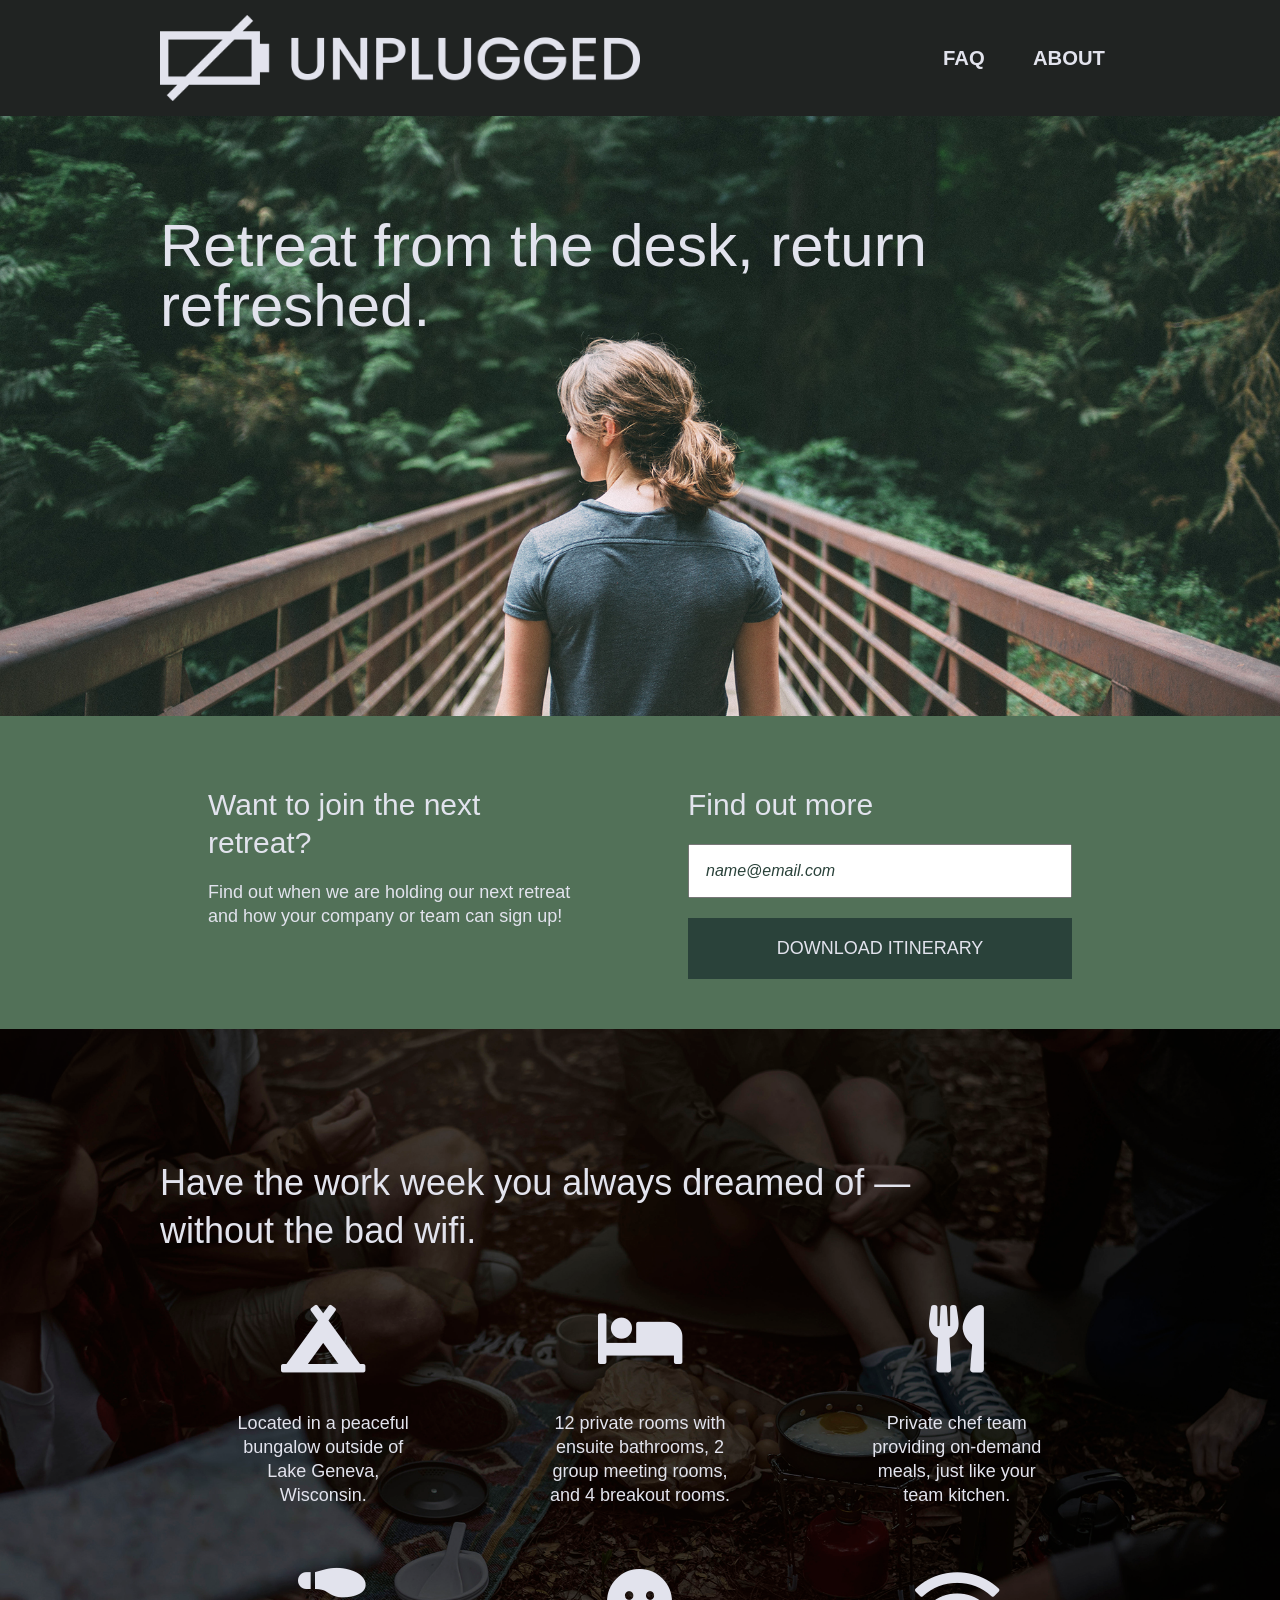
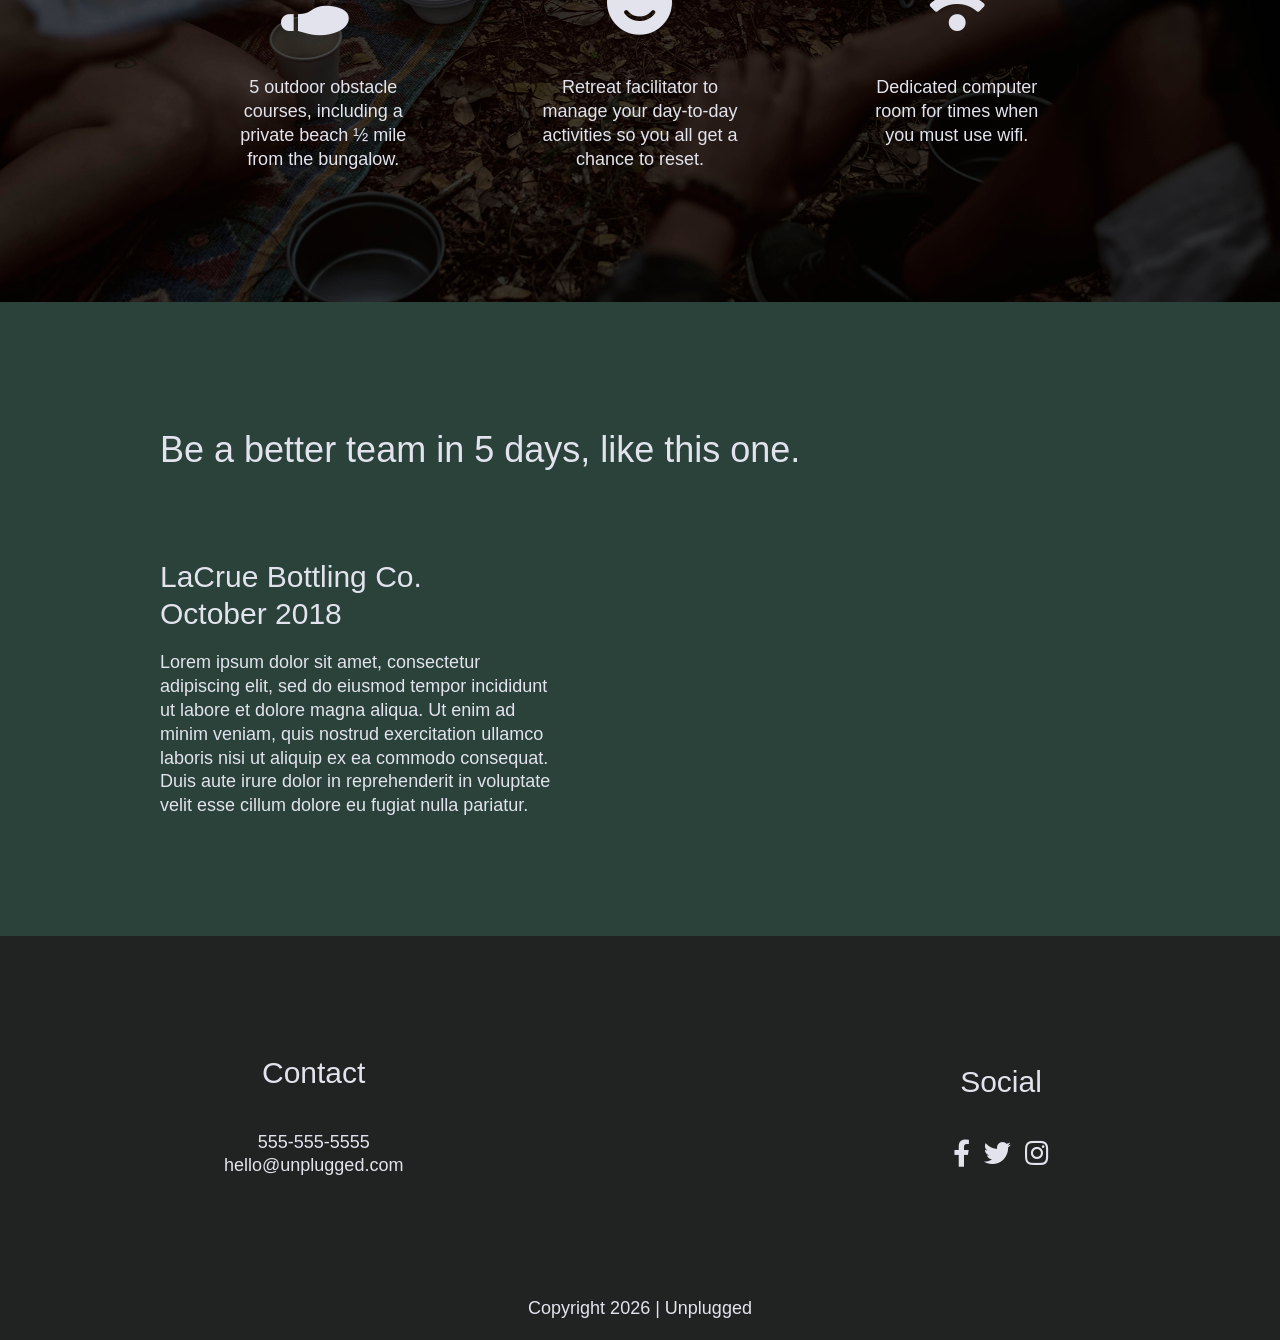
==== commit eac0642a: "undated Index file, and css to fix logo size" ====
--- a/index.html
+++ b/index.html
@@ -216,4 +216,4 @@
   <script src="https://www.google-analytics.com/analytics.js" async defer></script>
 </body>
 
-</html>+</html>
--- a/css/main.css
+++ b/css/main.css
@@ -142,6 +142,14 @@
   display: flex;
   justify-content: center;
   align-items: center;
+}
+
+.social-icons i {
+  font-size: 1.5em;
+}
+
+.social-icons p {
+  margin: 0 7px;
 }
 
 footer .copyright {
